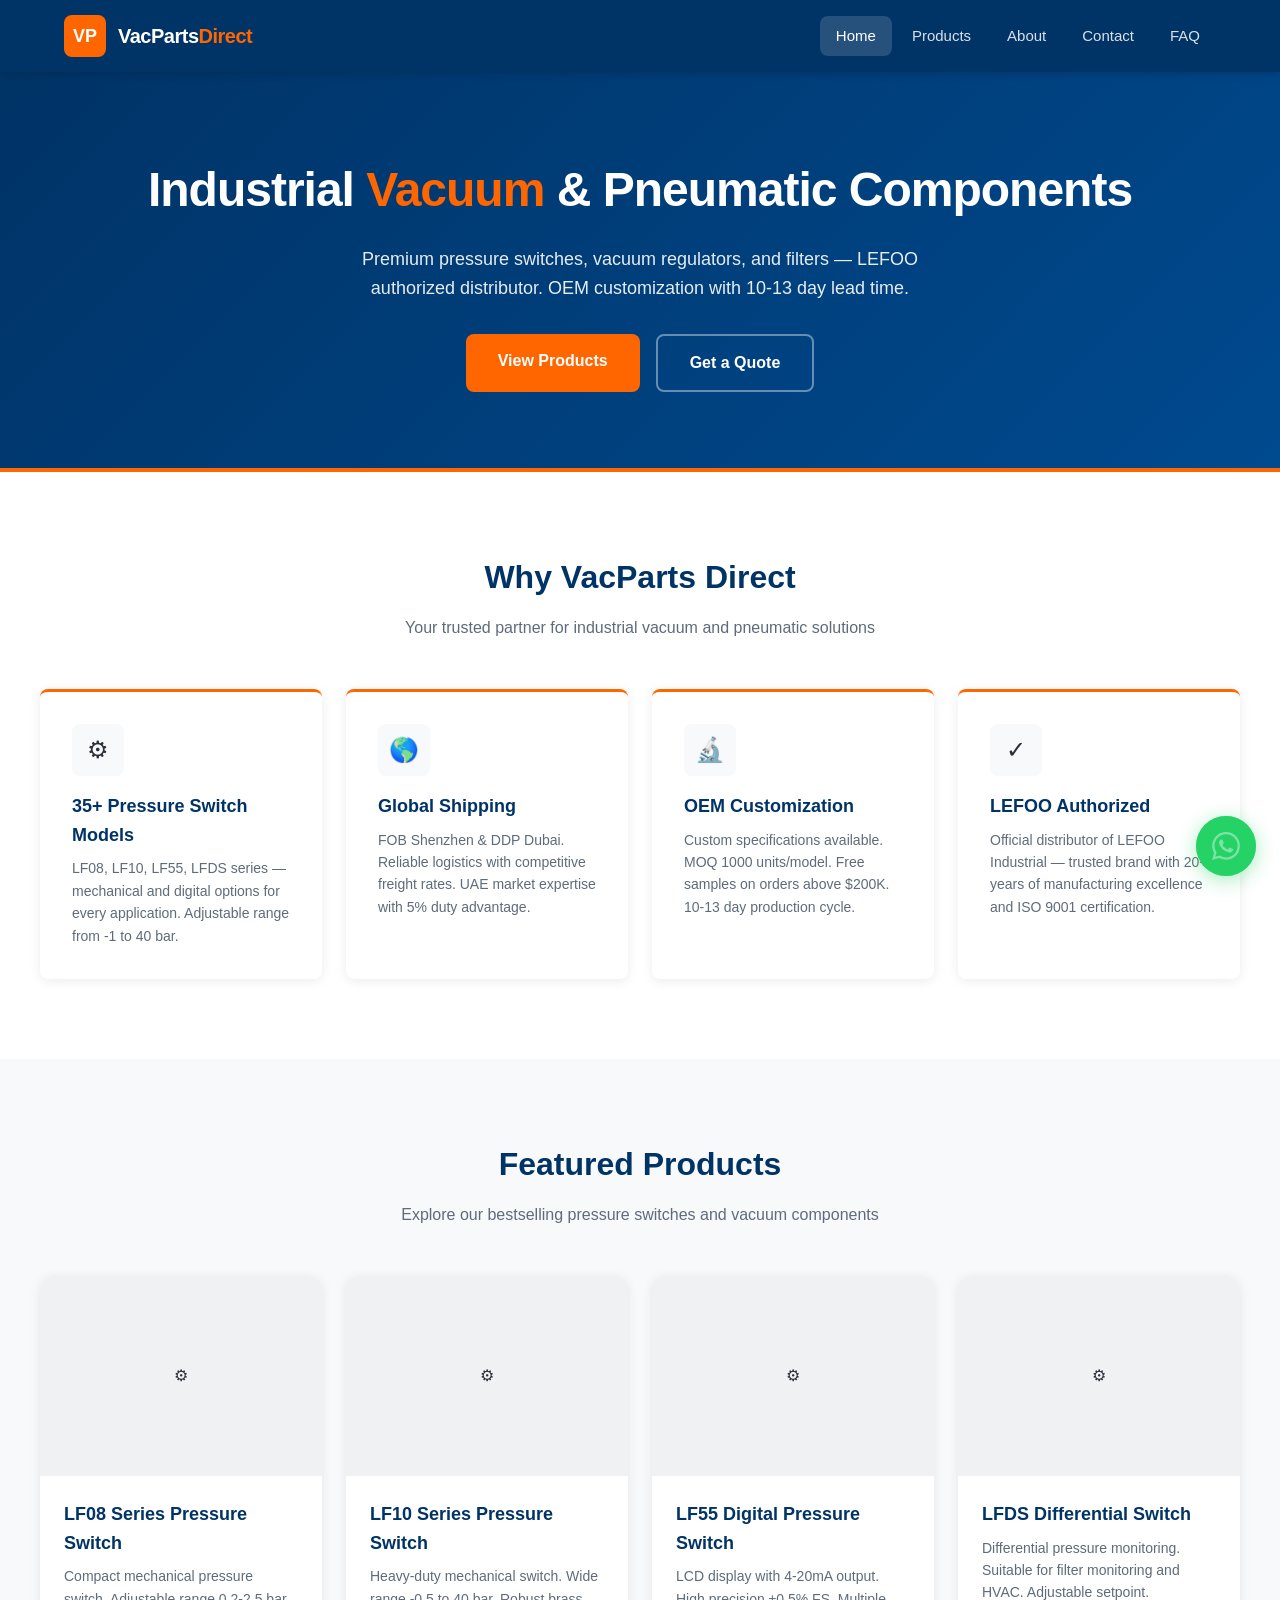
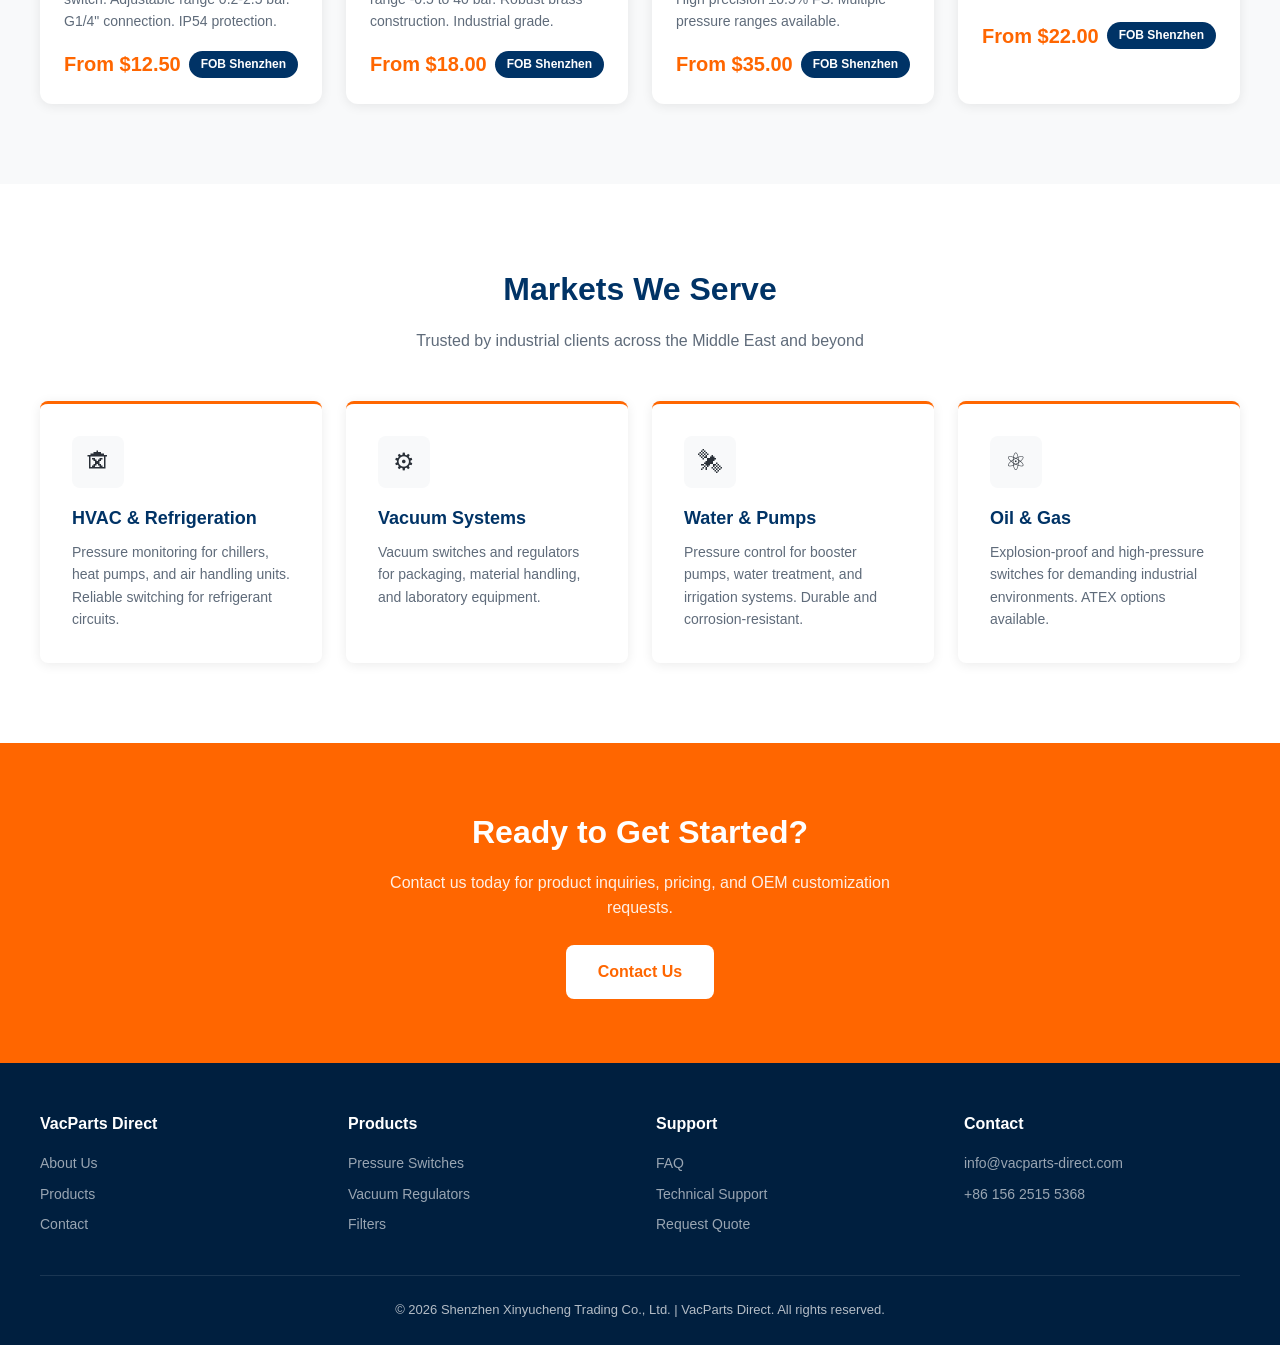
==== index.html @ 84f1a506 "Optimize: responsive design + floating WhatsApp + real phone + product images" ====
<!DOCTYPE html>
<html lang="en">
<head>
  <meta charset="UTF-8">
  <meta name="viewport" content="width=device-width, initial-scale=1.0">
  <meta name="description" content="VacParts Direct - Industrial Vacuum & Pneumatic Components. Premium pressure switches, vacuum regulators, filters. LEFOO authorized distributor. OEM customization available.">
  <title>VacParts Direct | Industrial Vacuum & Pneumatic Components</title>
  <link rel="stylesheet" href="css/style.css">
</head>
<body>

<header class="header">
  <div class="header-inner">
    <a href="index.html" class="logo">
      <div class="logo-icon">VP</div>
      <div class="logo-text">VacParts<span>Direct</span></div>
    </a>
    <button class="menu-toggle" aria-label="Menu">&#9776;</button>
    <nav class="nav">
      <a href="index.html" class="active">Home</a>
      <a href="products.html">Products</a>
      <a href="about.html">About</a>
      <a href="contact.html">Contact</a>
      <a href="faq.html">FAQ</a>
    </nav>
  </div>
</header>

<section class="hero">
  <h1>Industrial <span>Vacuum</span> & Pneumatic Components</h1>
  <p>Premium pressure switches, vacuum regulators, and filters — LEFOO authorized distributor. OEM customization with 10-13 day lead time.</p>
  <div class="hero-buttons">
    <a href="products.html" class="btn btn-primary">View Products</a>
    <a href="contact.html" class="btn btn-outline">Get a Quote</a>
  </div>
</section>

<section class="section">
  <div class="container">
    <h2 class="section-title">Why VacParts Direct</h2>
    <p class="section-subtitle">Your trusted partner for industrial vacuum and pneumatic solutions</p>
    <div class="features">
      <div class="feature-card">
        <div class="feature-icon">&#9881;</div>
        <h3>35+ Pressure Switch Models</h3>
        <p>LF08, LF10, LF55, LFDS series — mechanical and digital options for every application. Adjustable range from -1 to 40 bar.</p>
      </div>
      <div class="feature-card">
        <div class="feature-icon">&#127758;</div>
        <h3>Global Shipping</h3>
        <p>FOB Shenzhen & DDP Dubai. Reliable logistics with competitive freight rates. UAE market expertise with 5% duty advantage.</p>
      </div>
      <div class="feature-card">
        <div class="feature-icon">&#128300;</div>
        <h3>OEM Customization</h3>
        <p>Custom specifications available. MOQ 1000 units/model. Free samples on orders above $200K. 10-13 day production cycle.</p>
      </div>
      <div class="feature-card">
        <div class="feature-icon">&#10003;</div>
        <h3>LEFOO Authorized</h3>
        <p>Official distributor of LEFOO Industrial — trusted brand with 20+ years of manufacturing excellence and ISO 9001 certification.</p>
      </div>
    </div>
  </div>
</section>

<section class="section section-gray">
  <div class="container">
    <h2 class="section-title">Featured Products</h2>
    <p class="section-subtitle">Explore our bestselling pressure switches and vacuum components</p>
    <div class="products">
      <div class="product-card">
        <div class="product-img">&#9881;</div>
        <div class="product-body">
          <h3>LF08 Series Pressure Switch</h3>
          <p>Compact mechanical pressure switch. Adjustable range 0.2-2.5 bar. G1/4" connection. IP54 protection.</p>
          <div class="product-meta">
            <span class="product-price">From $12.50</span>
            <span class="product-badge">FOB Shenzhen</span>
          </div>
        </div>
      </div>
      <div class="product-card">
        <div class="product-img">&#9881;</div>
        <div class="product-body">
          <h3>LF10 Series Pressure Switch</h3>
          <p>Heavy-duty mechanical switch. Wide range -0.5 to 40 bar. Robust brass construction. Industrial grade.</p>
          <div class="product-meta">
            <span class="product-price">From $18.00</span>
            <span class="product-badge">FOB Shenzhen</span>
          </div>
        </div>
      </div>
      <div class="product-card">
        <div class="product-img">&#9881;</div>
        <div class="product-body">
          <h3>LF55 Digital Pressure Switch</h3>
          <p>LCD display with 4-20mA output. High precision ±0.5% FS. Multiple pressure ranges available.</p>
          <div class="product-meta">
            <span class="product-price">From $35.00</span>
            <span class="product-badge">FOB Shenzhen</span>
          </div>
        </div>
      </div>
      <div class="product-card">
        <div class="product-img">&#9881;</div>
        <div class="product-body">
          <h3>LFDS Differential Switch</h3>
          <p>Differential pressure monitoring. Suitable for filter monitoring and HVAC. Adjustable setpoint.</p>
          <div class="product-meta">
            <span class="product-price">From $22.00</span>
            <span class="product-badge">FOB Shenzhen</span>
          </div>
        </div>
      </div>
    </div>
  </div>
</section>

<section class="section">
  <div class="container">
    <h2 class="section-title">Markets We Serve</h2>
    <p class="section-subtitle">Trusted by industrial clients across the Middle East and beyond</p>
    <div class="features">
      <div class="feature-card">
        <div class="feature-icon">&#127962;</div>
        <h3>HVAC & Refrigeration</h3>
        <p>Pressure monitoring for chillers, heat pumps, and air handling units. Reliable switching for refrigerant circuits.</p>
      </div>
      <div class="feature-card">
        <div class="feature-icon">&#9881;</div>
        <h3>Vacuum Systems</h3>
        <p>Vacuum switches and regulators for packaging, material handling, and laboratory equipment.</p>
      </div>
      <div class="feature-card">
        <div class="feature-icon">&#128752;</div>
        <h3>Water & Pumps</h3>
        <p>Pressure control for booster pumps, water treatment, and irrigation systems. Durable and corrosion-resistant.</p>
      </div>
      <div class="feature-card">
        <div class="feature-icon">&#9883;</div>
        <h3>Oil & Gas</h3>
        <p>Explosion-proof and high-pressure switches for demanding industrial environments. ATEX options available.</p>
      </div>
    </div>
  </div>
</section>

<section class="cta">
  <h2>Ready to Get Started?</h2>
  <p>Contact us today for product inquiries, pricing, and OEM customization requests.</p>
  <a href="contact.html" class="btn">Contact Us</a>
</section>

<footer class="footer">
  <div class="footer-grid">
    <div class="footer-col">
      <h4>VacParts Direct</h4>
      <a href="about.html">About Us</a>
      <a href="products.html">Products</a>
      <a href="contact.html">Contact</a>
    </div>
    <div class="footer-col">
      <h4>Products</h4>
      <a href="products.html">Pressure Switches</a>
      <a href="products.html">Vacuum Regulators</a>
      <a href="products.html">Filters</a>
    </div>
    <div class="footer-col">
      <h4>Support</h4>
      <a href="faq.html">FAQ</a>
      <a href="contact.html">Technical Support</a>
      <a href="contact.html">Request Quote</a>
    </div>
    <div class="footer-col">
      <h4>Contact</h4>
      <a href="mailto:info@vacparts-direct.com">info@vacparts-direct.com</a>
      <a href="tel:+8615625155368">+86 156 2515 5368</a>
    </div>
  </div>
  <div class="footer-bottom">
    <p>&copy; 2026 Shenzhen Xinyucheng Trading Co., Ltd. | VacParts Direct. All rights reserved.</p>
  </div>
</footer>

<script src="js/main.js"></script>
</body>
</html>
---- css/style.css ----
/* VacParts Direct - Main Stylesheet */
/* Brand: Industrial Blue #003366 | Accent Orange #FF6600 */

:root {
  --primary: #003366;
  --primary-light: #004a8f;
  --primary-dark: #001f3f;
  --accent: #FF6600;
  --accent-light: #ff8533;
  --accent-dark: #cc5200;
  --whatsapp: #25D366;
  --whatsapp-dark: #128C7E;
  --white: #ffffff;
  --gray-50: #f8f9fa;
  --gray-100: #f0f1f3;
  --gray-200: #e0e2e6;
  --gray-300: #c4c8cf;
  --gray-600: #5f6b7a;
  --gray-800: #2a3038;
  --gray-900: #1a1d23;
  --radius: 8px;
  --radius-lg: 12px;
  --shadow: 0 2px 12px rgba(0,0,0,0.08);
  --shadow-lg: 0 8px 30px rgba(0,0,0,0.12);
  --max-width: 1200px;
}

* { margin: 0; padding: 0; box-sizing: border-box; }
html { scroll-behavior: smooth; }

body {
  font-family: -apple-system, BlinkMacSystemFont, 'Segoe UI', Roboto, 'Helvetica Neue', Arial, sans-serif;
  color: var(--gray-800);
  line-height: 1.6;
  background: var(--white);
  -webkit-font-smoothing: antialiased;
}

/* ===== HEADER ===== */
.header {
  background: var(--primary);
  position: sticky;
  top: 0;
  z-index: 1000;
  box-shadow: 0 2px 8px rgba(0,0,0,0.15);
}
.header-inner {
  max-width: var(--max-width);
  margin: 0 auto;
  padding: 0 24px;
  display: flex;
  align-items: center;
  justify-content: space-between;
  height: 72px;
}
.logo { display: flex; align-items: center; gap: 12px; text-decoration: none; }
.logo-icon {
  width: 42px; height: 42px;
  background: var(--accent);
  border-radius: var(--radius);
  display: flex; align-items: center; justify-content: center;
  font-weight: 800; font-size: 18px; color: var(--white);
  flex-shrink: 0;
}
.logo-text { color: var(--white); font-size: 20px; font-weight: 700; letter-spacing: -0.5px; }
.logo-text span { color: var(--accent); }
.nav { display: flex; gap: 4px; }
.nav a {
  color: rgba(255,255,255,0.85); text-decoration: none;
  padding: 8px 16px; border-radius: var(--radius);
  font-size: 15px; font-weight: 500; transition: all 0.2s;
}
.nav a:hover, .nav a.active { color: var(--white); background: rgba(255,255,255,0.1); }
.nav a.active { background: rgba(255,255,255,0.15); }
.menu-toggle {
  display: none; background: none; border: none;
  color: var(--white); font-size: 28px; cursor: pointer; padding: 4px 8px; line-height: 1;
}

/* ===== HERO ===== */
.hero {
  background: linear-gradient(135deg, var(--primary) 0%, var(--primary-light) 100%);
  color: var(--white); padding: 80px 24px; text-align: center;
  position: relative; overflow: hidden;
}
.hero::after {
  content: ''; position: absolute; bottom: 0; left: 0; right: 0;
  height: 4px; background: var(--accent);
}
.hero h1 { font-size: clamp(28px, 5vw, 48px); font-weight: 800; margin-bottom: 16px; letter-spacing: -1px; }
.hero h1 span { color: var(--accent); }
.hero p { font-size: clamp(15px, 2vw, 18px); opacity: 0.9; max-width: 600px; margin: 0 auto 32px; }
.hero-buttons { display: flex; gap: 16px; justify-content: center; flex-wrap: wrap; }

/* ===== BUTTONS ===== */
.btn {
  display: inline-block; padding: 14px 32px; border-radius: var(--radius);
  font-size: 16px; font-weight: 600; text-decoration: none;
  transition: all 0.2s; cursor: pointer; border: none; text-align: center;
}
.btn-primary { background: var(--accent); color: var(--white); }
.btn-primary:hover { background: var(--accent-dark); transform: translateY(-1px); }
.btn-outline { background: transparent; color: var(--white); border: 2px solid rgba(255,255,255,0.4); }
.btn-outline:hover { border-color: var(--white); background: rgba(255,255,255,0.1); }
.btn-sm { padding: 8px 20px; font-size: 14px; }

/* ===== SECTIONS ===== */
.section { padding: clamp(40px, 8vw, 80px) 24px; }
.section-gray { background: var(--gray-50); }
.container { max-width: var(--max-width); margin: 0 auto; }
.section-title { font-size: clamp(22px, 4vw, 32px); font-weight: 700; color: var(--primary); margin-bottom: 12px; text-align: center; }
.section-subtitle { font-size: clamp(14px, 1.8vw, 16px); color: var(--gray-600); text-align: center; margin-bottom: 48px; }

/* ===== FEATURES ===== */
.features { display: grid; grid-template-columns: repeat(auto-fit, minmax(min(250px, 100%), 1fr)); gap: 24px; }
.feature-card {
  background: var(--white); border-radius: var(--radius); padding: clamp(20px, 4vw, 32px);
  box-shadow: var(--shadow); border-top: 3px solid var(--accent);
  transition: transform 0.2s, box-shadow 0.2s;
}
.feature-card:hover { transform: translateY(-4px); box-shadow: var(--shadow-lg); }
.feature-icon {
  width: 52px; height: 52px; background: var(--gray-50); border-radius: var(--radius);
  display: flex; align-items: center; justify-content: center;
  font-size: 24px; margin-bottom: 16px;
}
.feature-card h3 { font-size: clamp(16px, 2vw, 18px); color: var(--primary); margin-bottom: 8px; }
.feature-card p { color: var(--gray-600); font-size: clamp(13px, 1.5vw, 14px); }

/* ===== PRODUCT CARDS ===== */
.products { display: grid; grid-template-columns: repeat(auto-fit, minmax(min(280px, 100%), 1fr)); gap: 24px; }
.product-card {
  background: var(--white); border-radius: var(--radius-lg); overflow: hidden;
  box-shadow: var(--shadow); transition: all 0.2s;
}
.product-card:hover { transform: translateY(-4px); box-shadow: var(--shadow-lg); }
.product-img { height: 200px; background: var(--gray-100); display: flex; align-items: center; justify-content: center; overflow: hidden; }
.product-img img { width: 100%; height: 100%; object-fit: contain; padding: 12px; }
.product-body { padding: 24px; }
.product-body h3 { font-size: 18px; color: var(--primary); margin-bottom: 8px; }
.product-body p { color: var(--gray-600); font-size: 14px; margin-bottom: 16px; }
.product-meta { display: flex; justify-content: space-between; align-items: center; }
.product-price { font-size: 20px; font-weight: 700; color: var(--accent); }
.product-badge { background: var(--primary); color: var(--white); padding: 4px 12px; border-radius: 20px; font-size: 12px; font-weight: 600; }

/* ===== ABOUT ===== */
.about-grid { display: grid; grid-template-columns: 1fr 1fr; gap: 48px; align-items: center; }
.about-image {
  background: linear-gradient(135deg, var(--primary-light), var(--primary-dark));
  border-radius: var(--radius-lg); height: 400px;
  display: flex; align-items: center; justify-content: center;
  color: var(--white); font-size: 72px; overflow: hidden;
}
.about-image img { width: 100%; height: 100%; object-fit: cover; }
.about-text h3 { font-size: clamp(20px, 3vw, 24px); color: var(--primary); margin-bottom: 16px; }
.about-text p { color: var(--gray-600); margin-bottom: 12px; }
.stats { display: grid; grid-template-columns: repeat(3, 1fr); gap: 16px; margin-top: 24px; }
.stat-item { text-align: center; padding: 16px; background: var(--gray-50); border-radius: var(--radius); }
.stat-num { font-size: clamp(22px, 3vw, 28px); font-weight: 800; color: var(--accent); }
.stat-label { font-size: clamp(11px, 1.5vw, 13px); color: var(--gray-600); }

/* ===== CONTACT ===== */
.contact-grid { display: grid; grid-template-columns: 1fr 1fr; gap: 48px; }
.contact-info h3 { font-size: clamp(20px, 3vw, 24px); color: var(--primary); margin-bottom: 16px; }
.contact-item { display: flex; gap: 12px; margin-bottom: 20px; }
.contact-icon {
  width: 44px; height: 44px; background: var(--gray-50); border-radius: var(--radius);
  display: flex; align-items: center; justify-content: center;
  font-size: 20px; flex-shrink: 0;
}
.contact-item strong { display: block; color: var(--gray-800); margin-bottom: 2px; }
.contact-item span { color: var(--gray-600); font-size: 14px; }
.contact-form { background: var(--white); padding: clamp(20px, 4vw, 32px); border-radius: var(--radius-lg); box-shadow: var(--shadow); }
.form-group { margin-bottom: 20px; }
.form-group label { display: block; font-size: 14px; font-weight: 600; color: var(--gray-800); margin-bottom: 6px; }
.form-group input, .form-group textarea, .form-group select {
  width: 100%; padding: 12px 16px; border: 1px solid var(--gray-200);
  border-radius: var(--radius); font-size: 15px; font-family: inherit;
  transition: border-color 0.2s; -webkit-appearance: none;
}
.form-group input:focus, .form-group textarea:focus, .form-group select:focus {
  outline: none; border-color: var(--accent); box-shadow: 0 0 0 3px rgba(255,102,0,0.1);
}
.form-group textarea { min-height: 120px; resize: vertical; }

/* ===== FAQ ===== */
.faq-list { max-width: 800px; margin: 0 auto; }
.faq-item { background: var(--white); border-radius: var(--radius); margin-bottom: 12px; box-shadow: var(--shadow); overflow: hidden; }
.faq-question {
  width: 100%; padding: 20px 24px; background: none; border: none;
  font-size: clamp(15px, 2vw, 16px); font-weight: 600; color: var(--primary);
  text-align: left; cursor: pointer; display: flex;
  justify-content: space-between; align-items: center; gap: 12px;
}
.faq-question::after {
  content: '+'; font-size: 22px; color: var(--accent);
  font-weight: 400; transition: transform 0.2s; flex-shrink: 0;
}
.faq-item.open .faq-question::after { content: '\2212'; }
.faq-answer { padding: 0 24px 20px; color: var(--gray-600); font-size: 15px; display: none; }
.faq-item.open .faq-answer { display: block; }

/* ===== CTA ===== */
.cta {
  background: var(--accent); color: var(--white); text-align: center;
  padding: clamp(40px, 8vw, 64px) 24px;
}
.cta h2 { font-size: clamp(22px, 4vw, 32px); font-weight: 700; margin-bottom: 12px; }
.cta p { font-size: clamp(14px, 1.8vw, 16px); opacity: 0.9; margin-bottom: 24px; max-width: 500px; margin-left: auto; margin-right: auto; }
.cta .btn { background: var(--white); color: var(--accent); }
.cta .btn:hover { background: var(--gray-50); }

/* ===== FLOATING WHATSAPP ===== */
.floating-contact {
  position: fixed; bottom: 24px; right: 24px; z-index: 9999;
  display: flex; flex-direction: column; align-items: flex-end; gap: 12px;
}
.floating-contact-btn {
  width: 60px; height: 60px; border-radius: 50%; background: var(--whatsapp);
  color: var(--white); display: flex; align-items: center; justify-content: center;
  text-decoration: none; box-shadow: 0 4px 20px rgba(37,211,102,0.4);
  transition: all 0.3s; position: relative; cursor: pointer; border: none;
}
.floating-contact-btn:hover { transform: scale(1.1); box-shadow: 0 6px 28px rgba(37,211,102,0.5); }
.floating-contact-btn svg { width: 28px; height: 28px; fill: currentColor; }
.floating-contact-btn .pulse {
  position: absolute; width: 100%; height: 100%; border-radius: 50%;
  background: var(--whatsapp); opacity: 0.6;
  animation: pulse-ring 2s ease-out infinite;
}
@keyframes pulse-ring {
  0% { transform: scale(1); opacity: 0.6; }
  100% { transform: scale(1.8); opacity: 0; }
}
.floating-contact-label {
  background: var(--gray-800); color: var(--white); padding: 10px 18px;
  border-radius: 20px; font-size: 14px; font-weight: 600; white-space: nowrap;
  box-shadow: var(--shadow-lg); opacity: 0; transform: translateY(10px);
  transition: all 0.3s; pointer-events: none;
}
.floating-contact:hover .floating-contact-label { opacity: 1; transform: translateY(0); }

/* ===== FOOTER ===== */
.footer {
  background: var(--primary-dark); color: rgba(255,255,255,0.7);
  padding: 48px 24px 24px;
}
.footer-grid {
  max-width: var(--max-width); margin: 0 auto;
  display: grid; grid-template-columns: repeat(auto-fit, minmax(160px, 1fr));
  gap: 32px; margin-bottom: 32px;
}
.footer-col h4 { color: var(--white); font-size: 16px; margin-bottom: 16px; }
.footer-col a {
  display: block; color: rgba(255,255,255,0.6); text-decoration: none;
  font-size: 14px; margin-bottom: 8px; transition: color 0.2s;
}
.footer-col a:hover { color: var(--accent); }
.footer-bottom {
  max-width: var(--max-width); margin: 0 auto; padding-top: 24px;
  border-top: 1px solid rgba(255,255,255,0.1); text-align: center; font-size: 13px;
}

/* ============================================= */
/* === RESPONSIVE: TABLET (769px - 1024px) ====== */
/* ============================================= */
@media (max-width: 1024px) {
  .header-inner { padding: 0 20px; }
  .nav a { padding: 8px 12px; font-size: 14px; }
  .about-grid, .contact-grid { gap: 32px; }
  .about-image { height: 320px; font-size: 56px; }
  .product-img { height: 180px; }
  .features { grid-template-columns: repeat(2, 1fr); }
  .products { grid-template-columns: repeat(2, 1fr); }
}

/* ============================================= */
/* === RESPONSIVE: MOBILE (< 768px) ============ */
/* ============================================= */
@media (max-width: 768px) {
  .header-inner { height: 60px; padding: 0 16px; }
  .logo-text { font-size: 17px; }
  .logo-icon { width: 36px; height: 36px; font-size: 16px; }
  .menu-toggle { display: block; }

  .nav {
    display: none; position: fixed; top: 60px; left: 0; right: 0; bottom: 0;
    background: var(--primary); flex-direction: column; padding: 16px; z-index: 999;
  }
  .nav.open { display: flex; }
  .nav a { padding: 14px 16px; font-size: 17px; border-radius: var(--radius); }

  .hero { padding: 48px 16px; }
  .hero h1 { font-size: 26px; }
  .hero p { font-size: 15px; }
  .hero-buttons { flex-direction: column; align-items: center; }
  .hero-buttons .btn { width: 100%; max-width: 280px; }

  .section { padding: 40px 16px; }
  .section-title { font-size: 22px; }
  .section-subtitle { margin-bottom: 32px; }

  .features { grid-template-columns: 1fr; }
  .products { grid-template-columns: 1fr; }
  .product-img { height: 220px; }
  .product-body { padding: 16px; }
  .product-body h3 { font-size: 16px; }
  .product-price { font-size: 18px; }

  .about-grid { grid-template-columns: 1fr; gap: 24px; }
  .about-image { height: 220px; font-size: 48px; }
  .stats { grid-template-columns: repeat(3, 1fr); gap: 8px; }
  .stat-item { padding: 12px 8px; }

  .contact-grid { grid-template-columns: 1fr; gap: 32px; }
  .contact-form { padding: 20px; }

  .faq-question { padding: 16px 20px; }
  .faq-answer { padding: 0 20px 16px; }

  .cta { padding: 40px 16px; }
  .footer { padding: 32px 16px 20px; }
  .footer-grid { grid-template-columns: repeat(2, 1fr); gap: 24px; }

  .floating-contact { bottom: 16px; right: 16px; }
  .floating-contact-btn { width: 52px; height: 52px; }
  .floating-contact-btn svg { width: 24px; height: 24px; }
}

/* ============================================= */
/* === RESPONSIVE: SMALL PHONE (< 480px) ======== */
/* ============================================= */
@media (max-width: 480px) {
  .hero h1 { font-size: 24px; }
  .hero p { font-size: 14px; }
  .hero { padding: 40px 14px; }
  .section { padding: 32px 14px; }
  .section-title { font-size: 20px; }
  .features { grid-template-columns: 1fr; }
  .products { grid-template-columns: 1fr; }
  .product-img { height: 200px; }
  .footer-grid { grid-template-columns: 1fr 1fr; gap: 20px; }
  .floating-contact { bottom: 12px; right: 12px; }
  .floating-contact-btn { width: 48px; height: 48px; }
  .floating-contact-btn svg { width: 22px; height: 22px; }
  .floating-contact-label { font-size: 12px; padding: 8px 14px; }
}
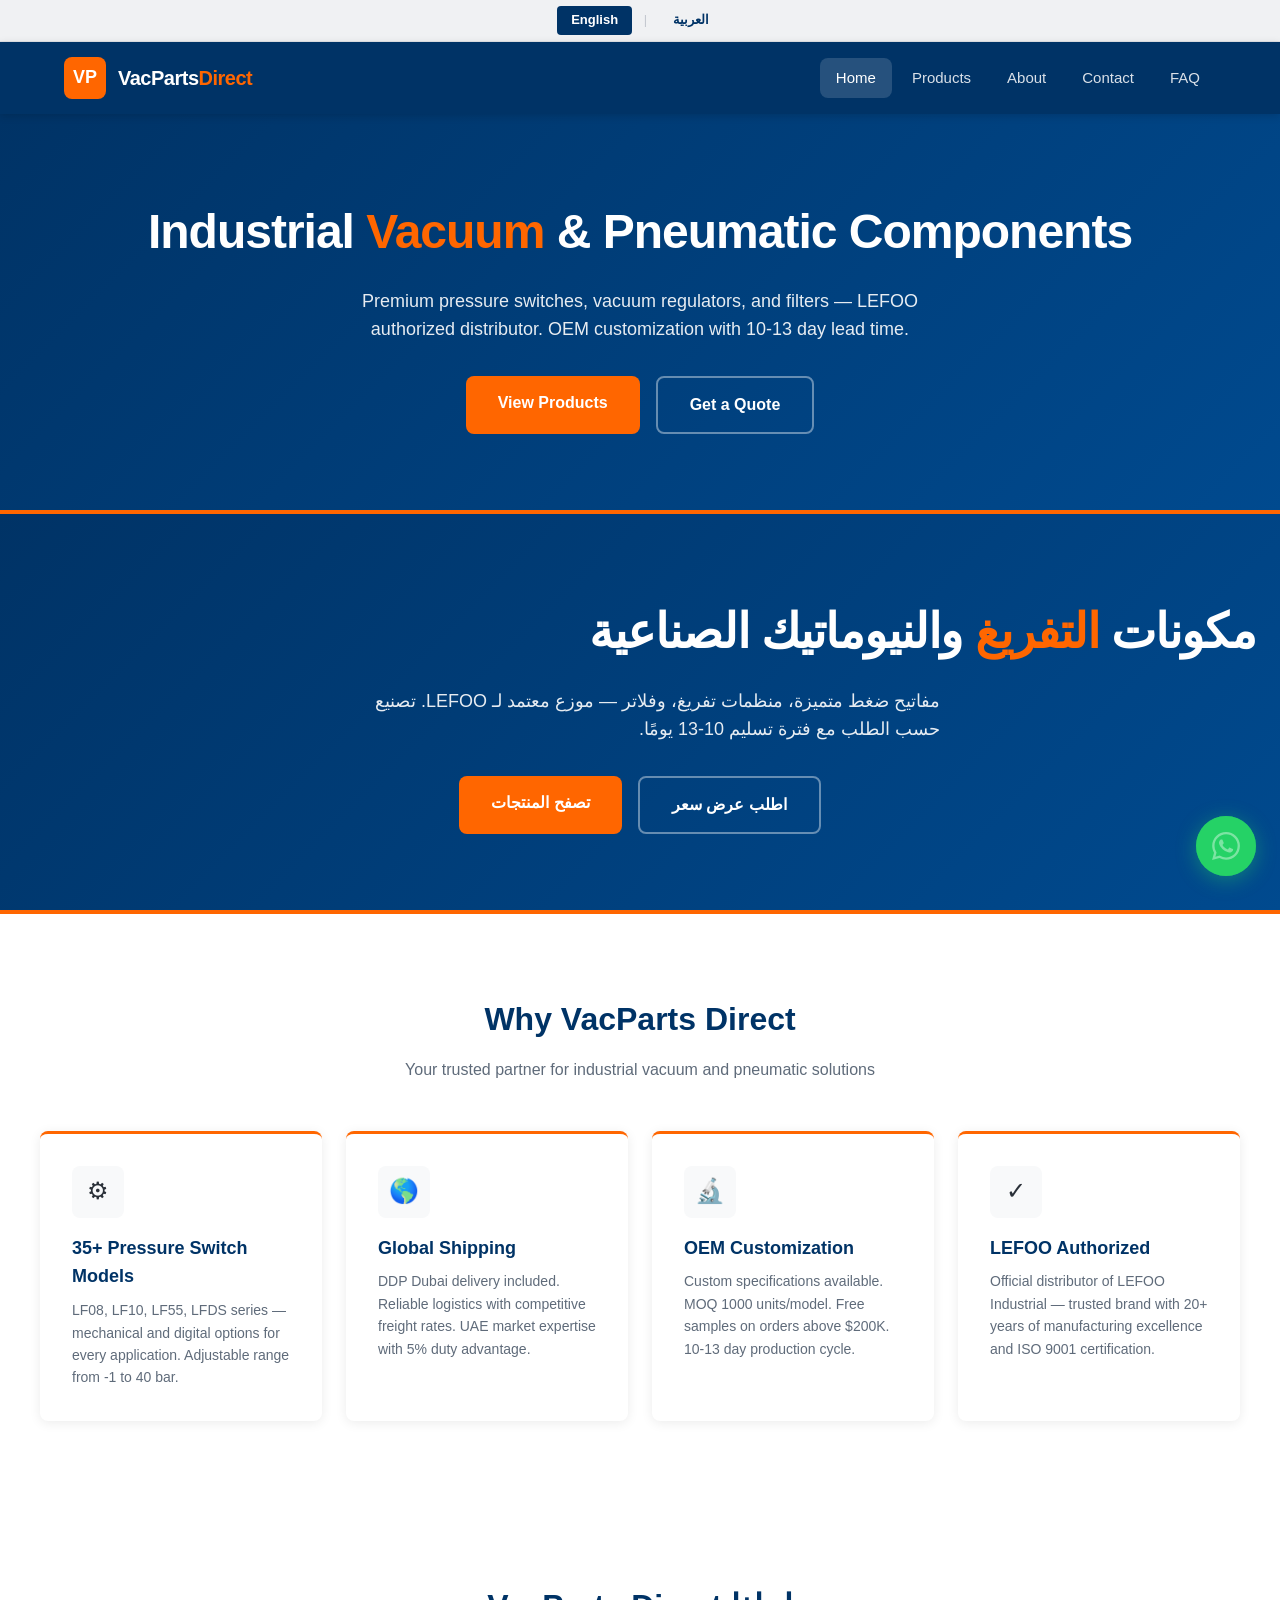
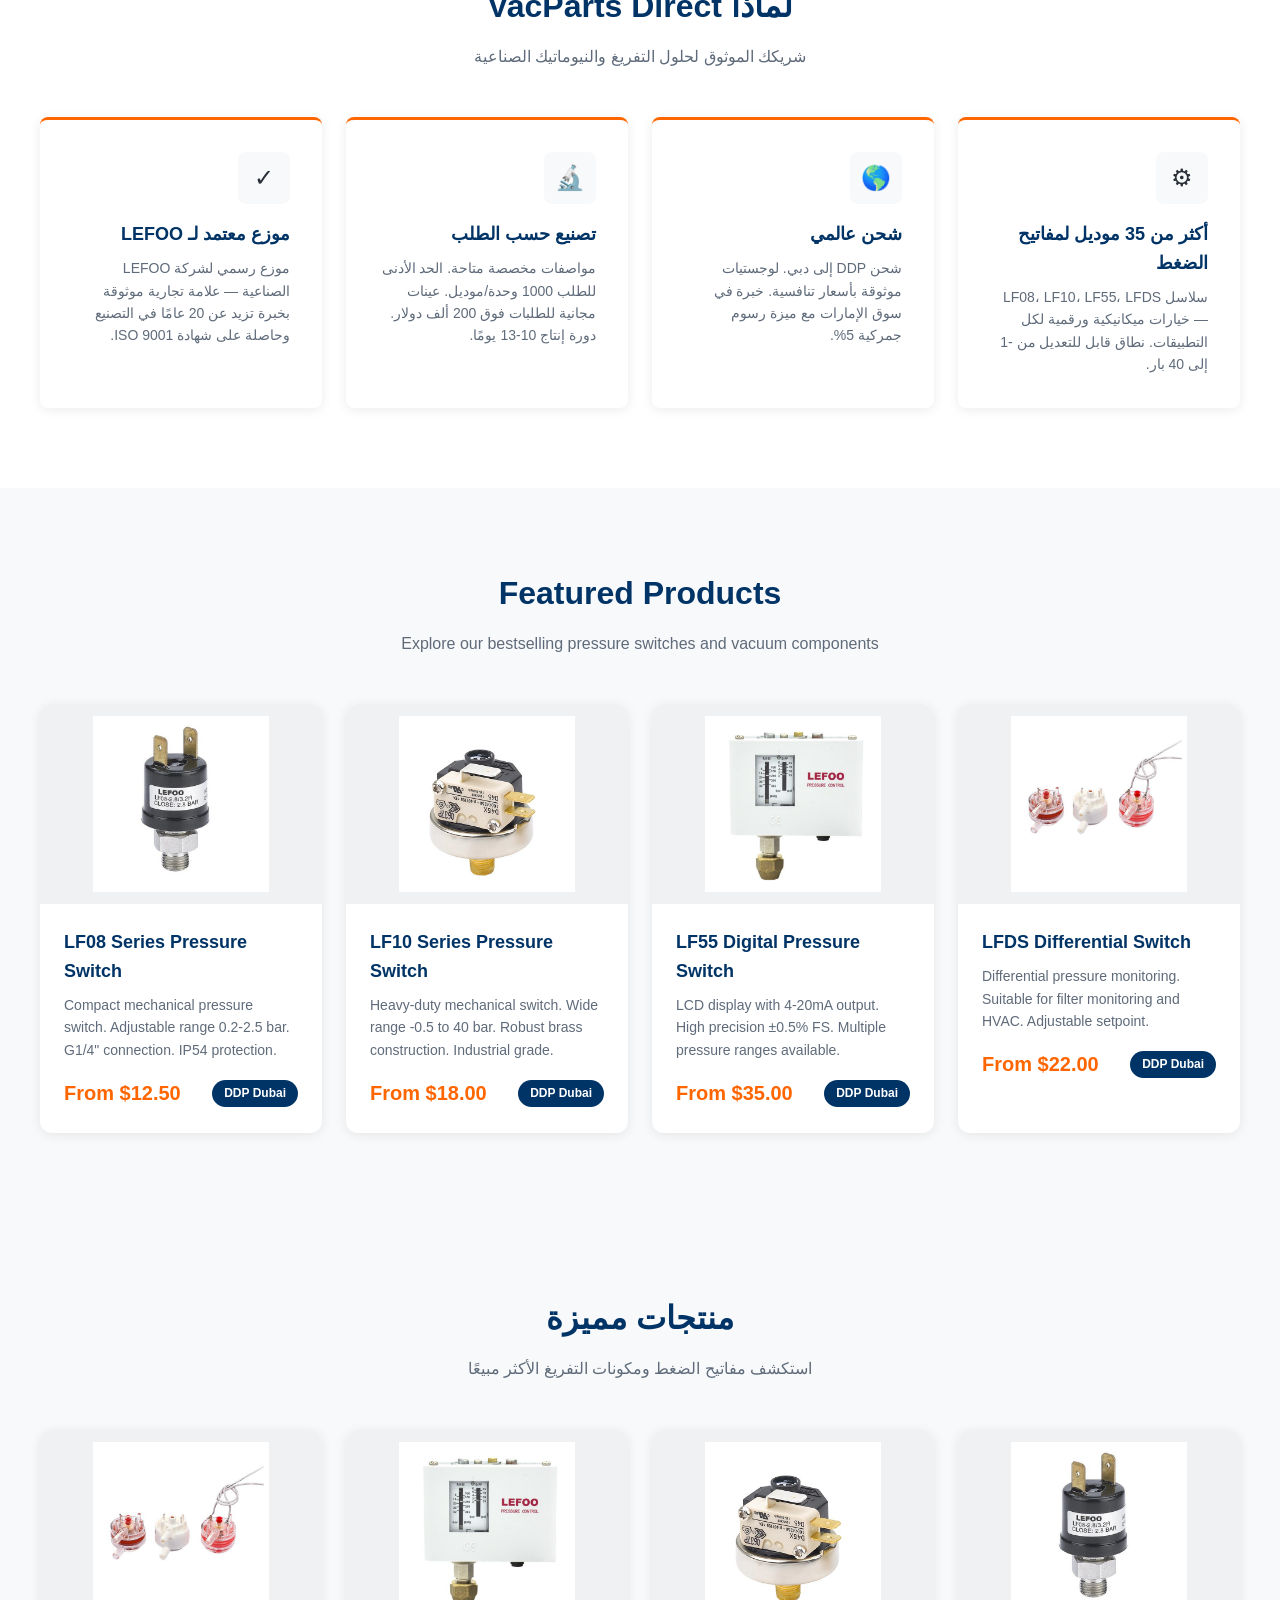
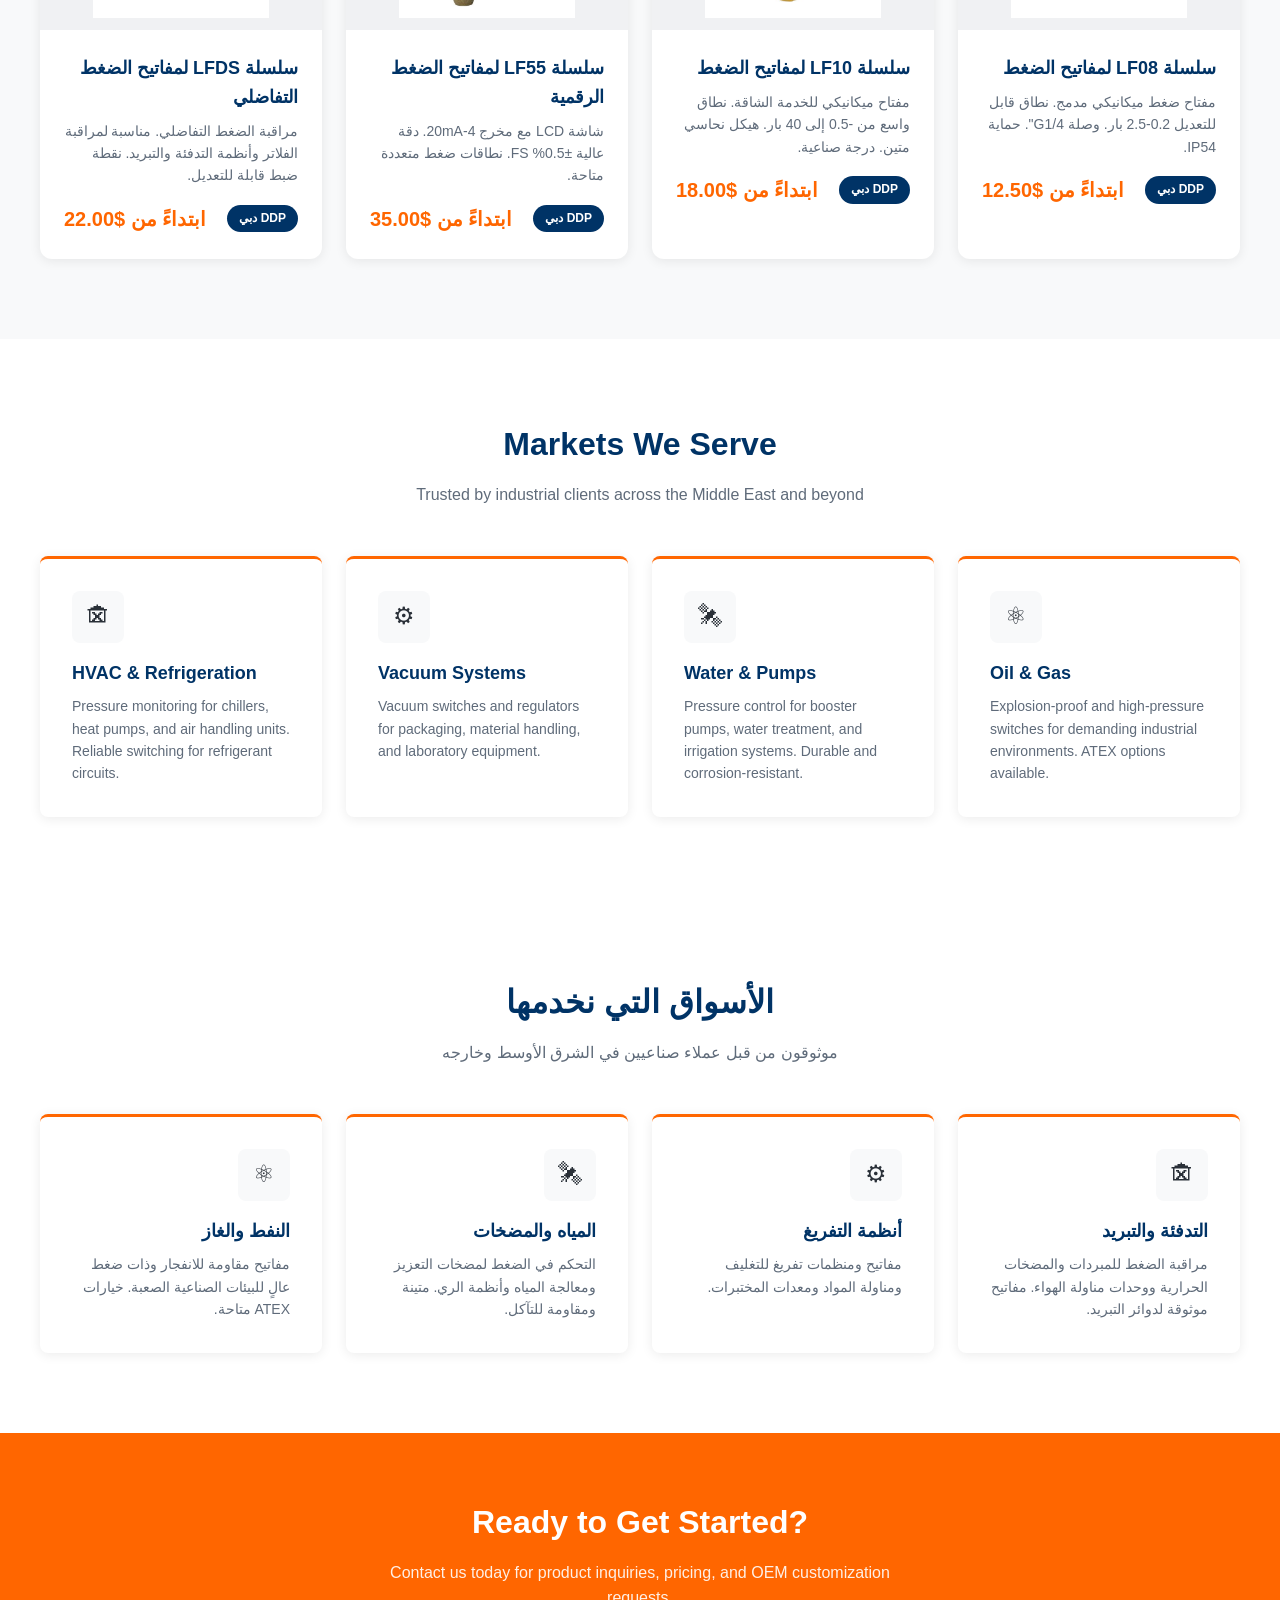
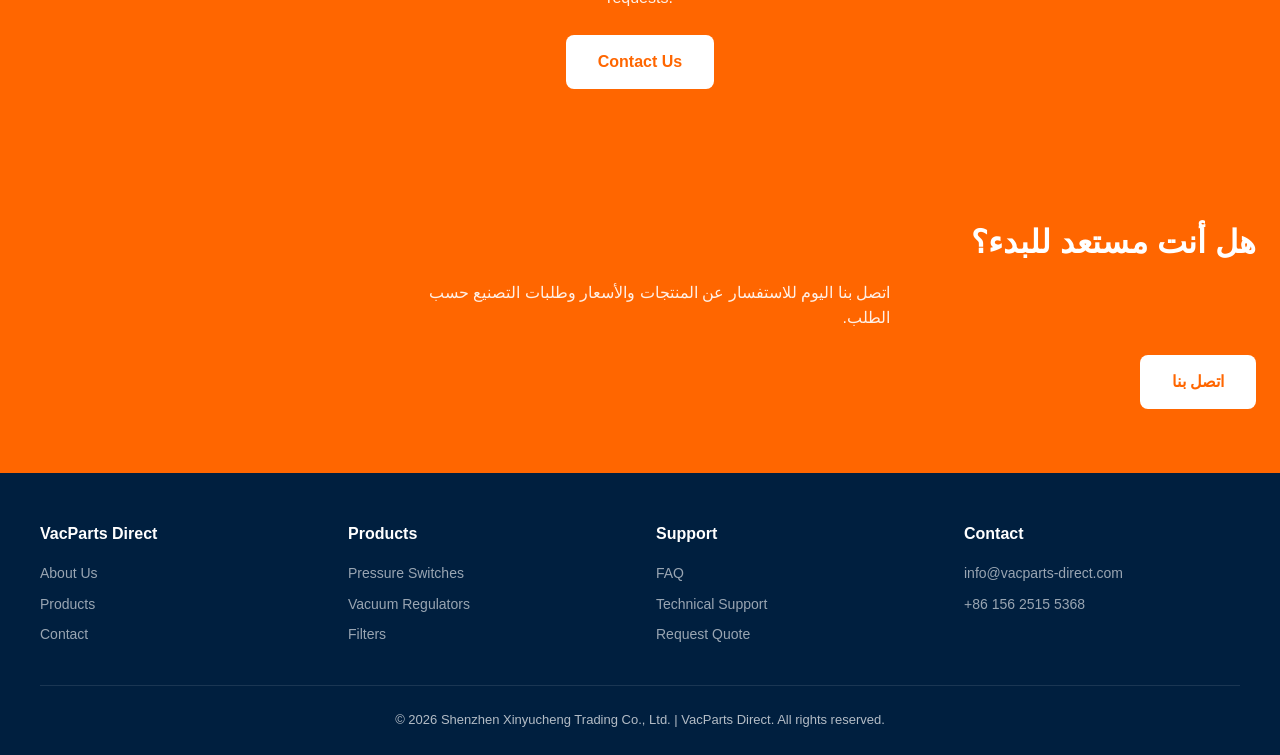
==== commit 3ce8eb04: "Add bilingual English-Arabic homepage with language switcher" ====
--- a/index.html
+++ b/index.html
@@ -6,8 +6,16 @@
   <meta name="description" content="VacParts Direct - Industrial Vacuum & Pneumatic Components. Premium pressure switches, vacuum regulators, filters. LEFOO authorized distributor. OEM customization available.">
   <title>VacParts Direct | Industrial Vacuum & Pneumatic Components</title>
   <link rel="stylesheet" href="css/style.css">
+  <link rel="stylesheet" href="css/bilingual.css">
 </head>
 <body>
+
+<!-- Language Bar -->
+<div class="lang-bar">
+  <a href="#" class="active" data-lang="en">English</a>
+  <span>|</span>
+  <a href="#" data-lang="ar">العربية</a>
+</div>
 
 <header class="header">
   <div class="header-inner">
@@ -26,7 +34,8 @@
   </div>
 </header>
 
-<section class="hero">
+<!-- ENGLISH HERO -->
+<section class="hero lang-en">
   <h1>Industrial <span>Vacuum</span> & Pneumatic Components</h1>
   <p>Premium pressure switches, vacuum regulators, and filters — LEFOO authorized distributor. OEM customization with 10-13 day lead time.</p>
   <div class="hero-buttons">
@@ -35,7 +44,18 @@
   </div>
 </section>
 
-<section class="section">
+<!-- ARABIC HERO -->
+<section class="hero lang-ar" dir="rtl" lang="ar">
+  <h1>مكونات <span>التفريغ</span> والنيوماتيك الصناعية</h1>
+  <p>مفاتيح ضغط متميزة، منظمات تفريغ، وفلاتر — موزع معتمد لـ LEFOO. تصنيع حسب الطلب مع فترة تسليم 10-13 يومًا.</p>
+  <div class="hero-buttons">
+    <a href="products.html" class="btn btn-primary">تصفح المنتجات</a>
+    <a href="contact.html" class="btn btn-outline">اطلب عرض سعر</a>
+  </div>
+</section>
+
+<!-- ENGLISH: WHY US -->
+<section class="section lang-en">
   <div class="container">
     <h2 class="section-title">Why VacParts Direct</h2>
     <p class="section-subtitle">Your trusted partner for industrial vacuum and pneumatic solutions</p>
@@ -48,7 +68,7 @@
       <div class="feature-card">
         <div class="feature-icon">&#127758;</div>
         <h3>Global Shipping</h3>
-        <p>FOB Shenzhen & DDP Dubai. Reliable logistics with competitive freight rates. UAE market expertise with 5% duty advantage.</p>
+        <p>DDP Dubai delivery included. Reliable logistics with competitive freight rates. UAE market expertise with 5% duty advantage.</p>
       </div>
       <div class="feature-card">
         <div class="feature-icon">&#128300;</div>
@@ -64,60 +84,146 @@
   </div>
 </section>
 
-<section class="section section-gray">
+<!-- ARABIC: WHY US -->
+<section class="section lang-ar" dir="rtl" lang="ar">
+  <div class="container">
+    <h2 class="section-title">لماذا VacParts Direct</h2>
+    <p class="section-subtitle">شريكك الموثوق لحلول التفريغ والنيوماتيك الصناعية</p>
+    <div class="features">
+      <div class="feature-card">
+        <div class="feature-icon">&#9881;</div>
+        <h3>أكثر من 35 موديل لمفاتيح الضغط</h3>
+        <p>سلاسل LF08، LF10، LF55، LFDS — خيارات ميكانيكية ورقمية لكل التطبيقات. نطاق قابل للتعديل من -1 إلى 40 بار.</p>
+      </div>
+      <div class="feature-card">
+        <div class="feature-icon">&#127758;</div>
+        <h3>شحن عالمي</h3>
+        <p>شحن DDP إلى دبي. لوجستيات موثوقة بأسعار تنافسية. خبرة في سوق الإمارات مع ميزة رسوم جمركية 5%.</p>
+      </div>
+      <div class="feature-card">
+        <div class="feature-icon">&#128300;</div>
+        <h3>تصنيع حسب الطلب</h3>
+        <p>مواصفات مخصصة متاحة. الحد الأدنى للطلب 1000 وحدة/موديل. عينات مجانية للطلبات فوق 200 ألف دولار. دورة إنتاج 10-13 يومًا.</p>
+      </div>
+      <div class="feature-card">
+        <div class="feature-icon">&#10003;</div>
+        <h3>موزع معتمد لـ LEFOO</h3>
+        <p>موزع رسمي لشركة LEFOO الصناعية — علامة تجارية موثوقة بخبرة تزيد عن 20 عامًا في التصنيع وحاصلة على شهادة ISO 9001.</p>
+      </div>
+    </div>
+  </div>
+</section>
+
+<!-- ENGLISH: FEATURED PRODUCTS -->
+<section class="section section-gray lang-en">
   <div class="container">
     <h2 class="section-title">Featured Products</h2>
     <p class="section-subtitle">Explore our bestselling pressure switches and vacuum components</p>
     <div class="products">
       <div class="product-card">
-        <div class="product-img">&#9881;</div>
+        <div class="product-img"><img src="images/LF08.jpg" alt="LF08 Pressure Switch" style="width:100%;height:100%;object-fit:contain;"></div>
         <div class="product-body">
           <h3>LF08 Series Pressure Switch</h3>
           <p>Compact mechanical pressure switch. Adjustable range 0.2-2.5 bar. G1/4" connection. IP54 protection.</p>
           <div class="product-meta">
             <span class="product-price">From $12.50</span>
-            <span class="product-badge">FOB Shenzhen</span>
-          </div>
-        </div>
-      </div>
-      <div class="product-card">
-        <div class="product-img">&#9881;</div>
+            <span class="product-badge">DDP Dubai</span>
+          </div>
+        </div>
+      </div>
+      <div class="product-card">
+        <div class="product-img"><img src="images/LF25.jpg" alt="LF10 Pressure Switch" style="width:100%;height:100%;object-fit:contain;"></div>
         <div class="product-body">
           <h3>LF10 Series Pressure Switch</h3>
           <p>Heavy-duty mechanical switch. Wide range -0.5 to 40 bar. Robust brass construction. Industrial grade.</p>
           <div class="product-meta">
             <span class="product-price">From $18.00</span>
-            <span class="product-badge">FOB Shenzhen</span>
-          </div>
-        </div>
-      </div>
-      <div class="product-card">
-        <div class="product-img">&#9881;</div>
+            <span class="product-badge">DDP Dubai</span>
+          </div>
+        </div>
+      </div>
+      <div class="product-card">
+        <div class="product-img"><img src="images/LF55.jpg" alt="LF55 Digital Pressure Switch" style="width:100%;height:100%;object-fit:contain;"></div>
         <div class="product-body">
           <h3>LF55 Digital Pressure Switch</h3>
           <p>LCD display with 4-20mA output. High precision ±0.5% FS. Multiple pressure ranges available.</p>
           <div class="product-meta">
             <span class="product-price">From $35.00</span>
-            <span class="product-badge">FOB Shenzhen</span>
-          </div>
-        </div>
-      </div>
-      <div class="product-card">
-        <div class="product-img">&#9881;</div>
+            <span class="product-badge">DDP Dubai</span>
+          </div>
+        </div>
+      </div>
+      <div class="product-card">
+        <div class="product-img"><img src="images/LFS01.jpg" alt="LFDS Differential Switch" style="width:100%;height:100%;object-fit:contain;"></div>
         <div class="product-body">
           <h3>LFDS Differential Switch</h3>
           <p>Differential pressure monitoring. Suitable for filter monitoring and HVAC. Adjustable setpoint.</p>
           <div class="product-meta">
             <span class="product-price">From $22.00</span>
-            <span class="product-badge">FOB Shenzhen</span>
-          </div>
-        </div>
-      </div>
-    </div>
-  </div>
-</section>
-
-<section class="section">
+            <span class="product-badge">DDP Dubai</span>
+          </div>
+        </div>
+      </div>
+    </div>
+  </div>
+</section>
+
+<!-- ARABIC: FEATURED PRODUCTS -->
+<section class="section section-gray lang-ar" dir="rtl" lang="ar">
+  <div class="container">
+    <h2 class="section-title">منتجات مميزة</h2>
+    <p class="section-subtitle">استكشف مفاتيح الضغط ومكونات التفريغ الأكثر مبيعًا</p>
+    <div class="products">
+      <div class="product-card">
+        <div class="product-img"><img src="images/LF08.jpg" alt="LF08 مفتاح ضغط" style="width:100%;height:100%;object-fit:contain;"></div>
+        <div class="product-body">
+          <h3>سلسلة LF08 لمفاتيح الضغط</h3>
+          <p>مفتاح ضغط ميكانيكي مدمج. نطاق قابل للتعديل 0.2-2.5 بار. وصلة G1/4". حماية IP54.</p>
+          <div class="product-meta">
+            <span class="product-price">ابتداءً من $12.50</span>
+            <span class="product-badge">DDP دبي</span>
+          </div>
+        </div>
+      </div>
+      <div class="product-card">
+        <div class="product-img"><img src="images/LF25.jpg" alt="LF10 مفتاح ضغط" style="width:100%;height:100%;object-fit:contain;"></div>
+        <div class="product-body">
+          <h3>سلسلة LF10 لمفاتيح الضغط</h3>
+          <p>مفتاح ميكانيكي للخدمة الشاقة. نطاق واسع من -0.5 إلى 40 بار. هيكل نحاسي متين. درجة صناعية.</p>
+          <div class="product-meta">
+            <span class="product-price">ابتداءً من $18.00</span>
+            <span class="product-badge">DDP دبي</span>
+          </div>
+        </div>
+      </div>
+      <div class="product-card">
+        <div class="product-img"><img src="images/LF55.jpg" alt="LF55 مفتاح ضغط رقمي" style="width:100%;height:100%;object-fit:contain;"></div>
+        <div class="product-body">
+          <h3>سلسلة LF55 لمفاتيح الضغط الرقمية</h3>
+          <p>شاشة LCD مع مخرج 4-20mA. دقة عالية ±0.5% FS. نطاقات ضغط متعددة متاحة.</p>
+          <div class="product-meta">
+            <span class="product-price">ابتداءً من $35.00</span>
+            <span class="product-badge">DDP دبي</span>
+          </div>
+        </div>
+      </div>
+      <div class="product-card">
+        <div class="product-img"><img src="images/LFS01.jpg" alt="LFDS مفتاح ضغط تفاضلي" style="width:100%;height:100%;object-fit:contain;"></div>
+        <div class="product-body">
+          <h3>سلسلة LFDS لمفاتيح الضغط التفاضلي</h3>
+          <p>مراقبة الضغط التفاضلي. مناسبة لمراقبة الفلاتر وأنظمة التدفئة والتبريد. نقطة ضبط قابلة للتعديل.</p>
+          <div class="product-meta">
+            <span class="product-price">ابتداءً من $22.00</span>
+            <span class="product-badge">DDP دبي</span>
+          </div>
+        </div>
+      </div>
+    </div>
+  </div>
+</section>
+
+<!-- ENGLISH: MARKETS -->
+<section class="section lang-en">
   <div class="container">
     <h2 class="section-title">Markets We Serve</h2>
     <p class="section-subtitle">Trusted by industrial clients across the Middle East and beyond</p>
@@ -146,10 +252,48 @@
   </div>
 </section>
 
-<section class="cta">
+<!-- ARABIC: MARKETS -->
+<section class="section lang-ar" dir="rtl" lang="ar">
+  <div class="container">
+    <h2 class="section-title">الأسواق التي نخدمها</h2>
+    <p class="section-subtitle">موثوقون من قبل عملاء صناعيين في الشرق الأوسط وخارجه</p>
+    <div class="features">
+      <div class="feature-card">
+        <div class="feature-icon">&#127962;</div>
+        <h3>التدفئة والتبريد</h3>
+        <p>مراقبة الضغط للمبردات والمضخات الحرارية ووحدات مناولة الهواء. مفاتيح موثوقة لدوائر التبريد.</p>
+      </div>
+      <div class="feature-card">
+        <div class="feature-icon">&#9881;</div>
+        <h3>أنظمة التفريغ</h3>
+        <p>مفاتيح ومنظمات تفريغ للتغليف ومناولة المواد ومعدات المختبرات.</p>
+      </div>
+      <div class="feature-card">
+        <div class="feature-icon">&#128752;</div>
+        <h3>المياه والمضخات</h3>
+        <p>التحكم في الضغط لمضخات التعزيز ومعالجة المياه وأنظمة الري. متينة ومقاومة للتآكل.</p>
+      </div>
+      <div class="feature-card">
+        <div class="feature-icon">&#9883;</div>
+        <h3>النفط والغاز</h3>
+        <p>مفاتيح مقاومة للانفجار وذات ضغط عالٍ للبيئات الصناعية الصعبة. خيارات ATEX متاحة.</p>
+      </div>
+    </div>
+  </div>
+</section>
+
+<!-- ENGLISH CTA -->
+<section class="cta lang-en">
   <h2>Ready to Get Started?</h2>
   <p>Contact us today for product inquiries, pricing, and OEM customization requests.</p>
   <a href="contact.html" class="btn">Contact Us</a>
+</section>
+
+<!-- ARABIC CTA -->
+<section class="cta lang-ar" dir="rtl" lang="ar">
+  <h2>هل أنت مستعد للبدء؟</h2>
+  <p>اتصل بنا اليوم للاستفسار عن المنتجات والأسعار وطلبات التصنيع حسب الطلب.</p>
+  <a href="contact.html" class="btn">اتصل بنا</a>
 </section>
 
 <footer class="footer">
@@ -184,5 +328,33 @@
 </footer>
 
 <script src="js/main.js"></script>
+<script>
+// Language switcher
+document.addEventListener('DOMContentLoaded', function() {
+  var langBar = document.querySelector('.lang-bar');
+  if (!langBar) return;
+  
+  langBar.addEventListener('click', function(e) {
+    var link = e.target.closest('a[data-lang]');
+    if (!link) return;
+    e.preventDefault();
+    
+    var lang = link.getAttribute('data-lang');
+    
+    // Toggle active state
+    langBar.querySelectorAll('a').forEach(function(a) { a.classList.remove('active'); });
+    link.classList.add('active');
+    
+    // Show/hide sections
+    if (lang === 'en') {
+      document.querySelectorAll('.lang-en').forEach(function(el) { el.classList.remove('hidden'); });
+      document.querySelectorAll('.lang-ar').forEach(function(el) { el.classList.add('hidden'); });
+    } else if (lang === 'ar') {
+      document.querySelectorAll('.lang-ar').forEach(function(el) { el.classList.remove('hidden'); });
+      document.querySelectorAll('.lang-en').forEach(function(el) { el.classList.add('hidden'); });
+    }
+  });
+});
+</script>
 </body>
 </html>
--- a/css/bilingual.css
+++ b/css/bilingual.css
@@ -0,0 +1,66 @@
+/* Bilingual Language Switcher Styles */
+.lang-bar {
+  background: var(--gray-100);
+  text-align: center;
+  padding: 6px 12px;
+  font-size: 13px;
+  border-bottom: 1px solid var(--gray-200);
+}
+.lang-bar a {
+  color: var(--primary);
+  text-decoration: none;
+  margin: 0 6px;
+  font-weight: 600;
+  padding: 4px 14px;
+  border-radius: 4px;
+  display: inline-block;
+  transition: all 0.2s;
+}
+.lang-bar a:hover {
+  background: var(--primary);
+  color: var(--white);
+}
+.lang-bar a.active {
+  background: var(--primary);
+  color: var(--white);
+}
+.lang-bar span {
+  color: var(--gray-300);
+  margin: 0 2px;
+}
+
+/* Arabic section display */
+.lang-ar {
+  display: block;
+}
+.lang-ar.hidden {
+  display: none;
+}
+.lang-en.hidden {
+  display: none;
+}
+
+/* RTL overrides for Arabic content */
+[dir="rtl"] {
+  text-align: right;
+  direction: rtl;
+}
+[dir="rtl"] .faq-question {
+  text-align: right;
+}
+[dir="rtl"] .faq-question::after {
+  margin-left: 0;
+  margin-right: auto;
+}
+[dir="rtl"] .feature-card {
+  text-align: right;
+}
+[dir="rtl"] .contact-item {
+  flex-direction: row-reverse;
+}
+[dir="rtl"] .product-meta {
+  flex-direction: row-reverse;
+}
+[dir="rtl"] .hero-buttons {
+  flex-direction: row-reverse;
+}
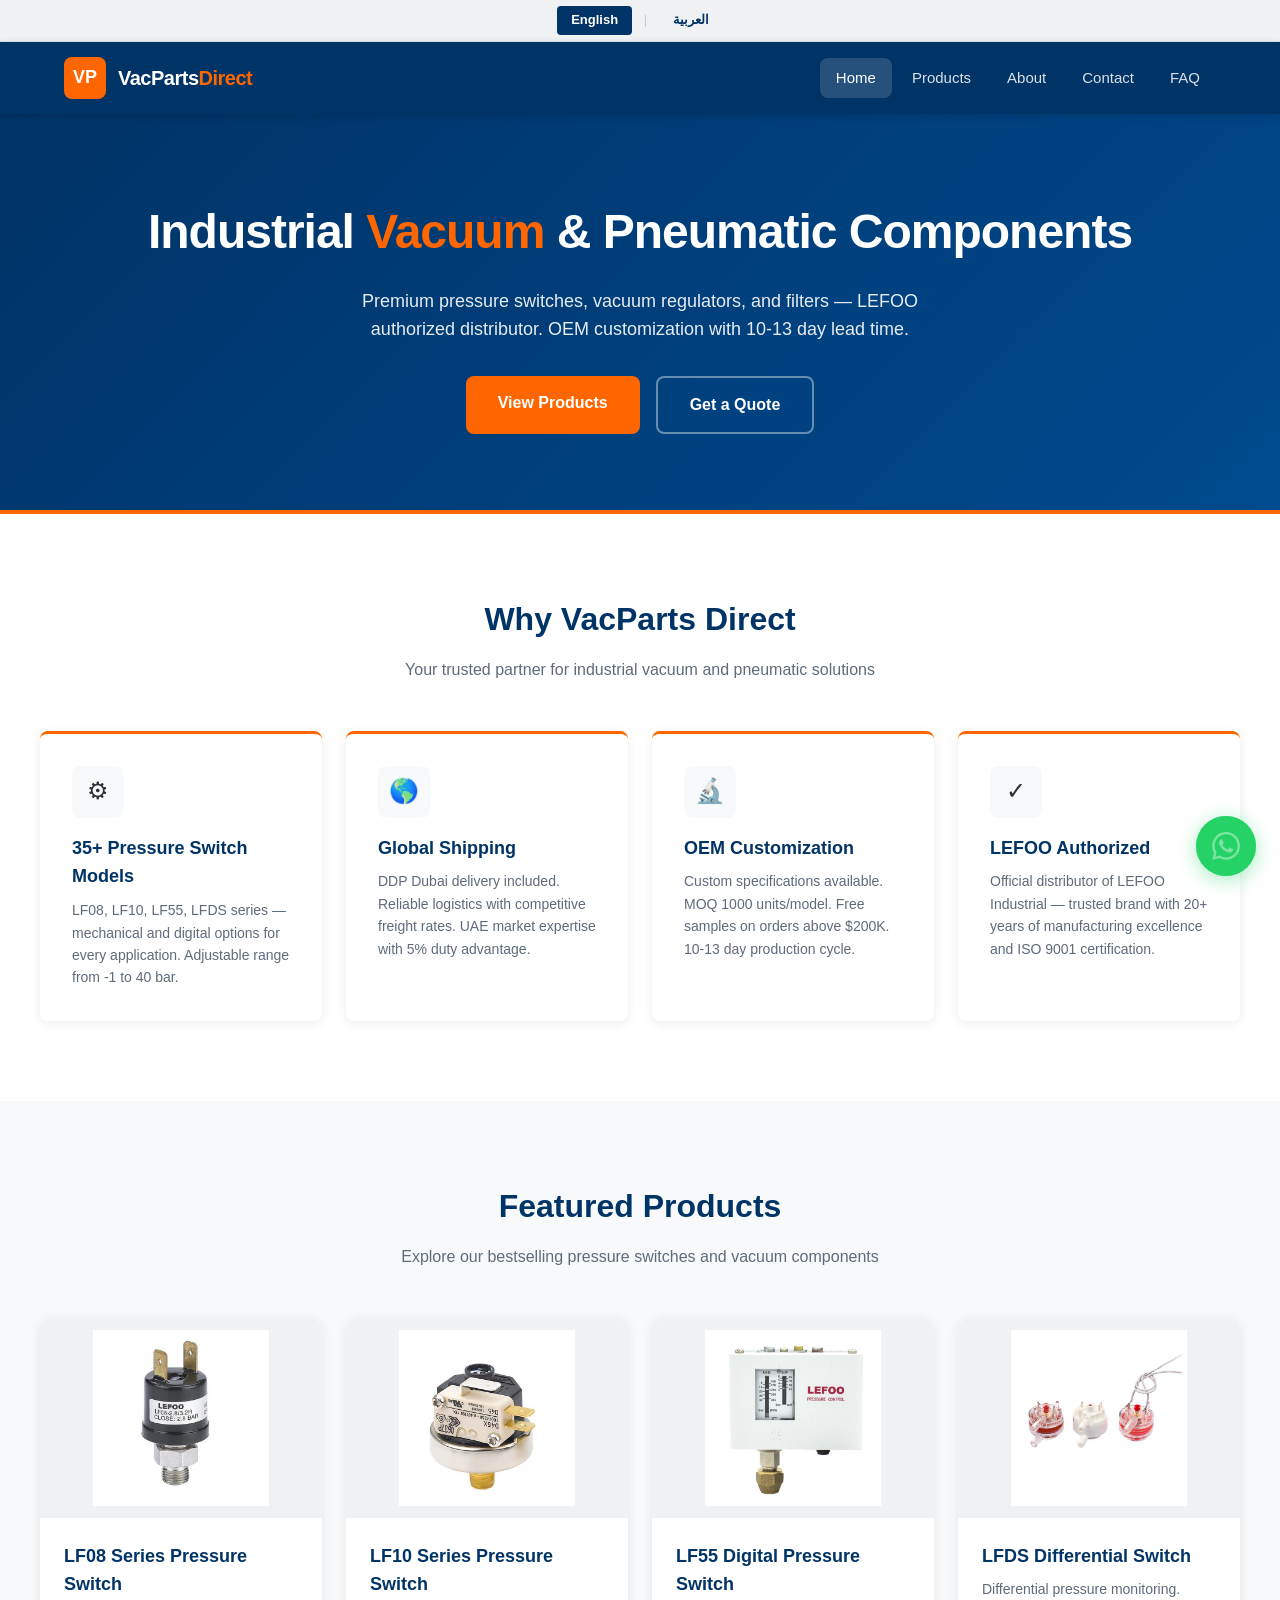
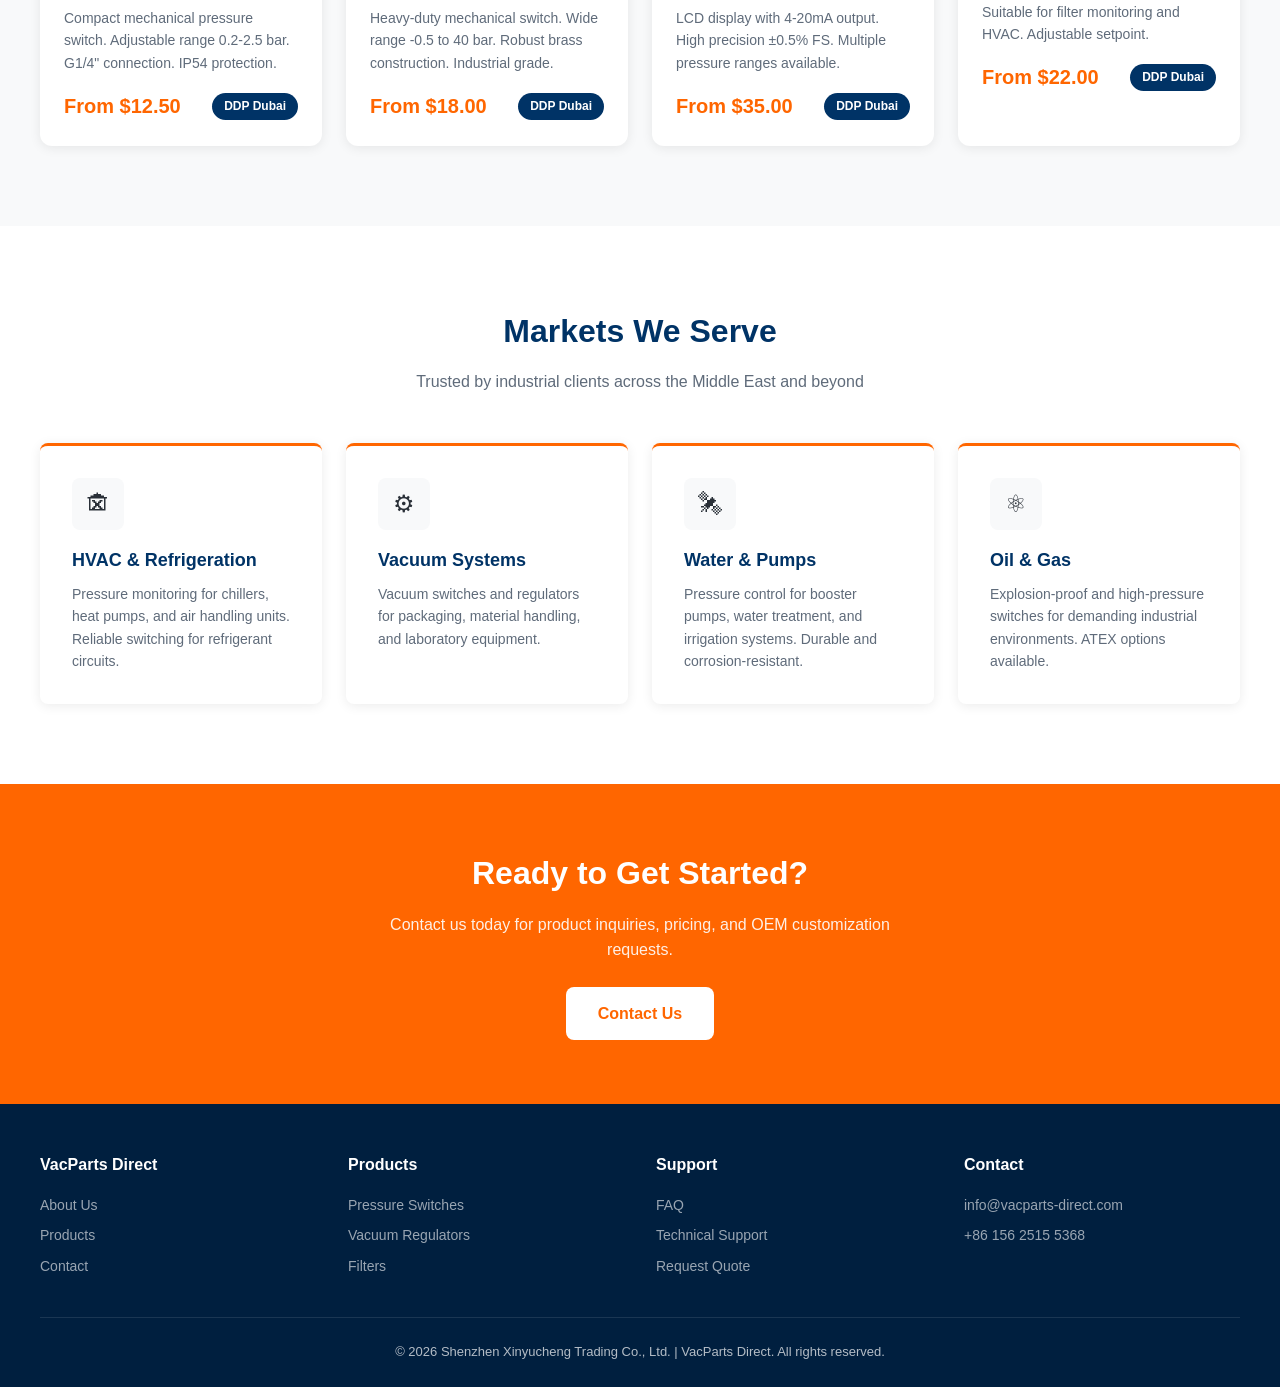
==== commit c4a7b6be: "Fix: default English only, Arabic hidden until selected. Unified lang switcher in main.js" ====
--- a/index.html
+++ b/index.html
@@ -126,7 +126,7 @@
           <h3>LF08 Series Pressure Switch</h3>
           <p>Compact mechanical pressure switch. Adjustable range 0.2-2.5 bar. G1/4" connection. IP54 protection.</p>
           <div class="product-meta">
-            <span class="product-price">From $12.50</span>
+            <span class="product-price">From $12.50 </span>
             <span class="product-badge">DDP Dubai</span>
           </div>
         </div>
@@ -137,7 +137,7 @@
           <h3>LF10 Series Pressure Switch</h3>
           <p>Heavy-duty mechanical switch. Wide range -0.5 to 40 bar. Robust brass construction. Industrial grade.</p>
           <div class="product-meta">
-            <span class="product-price">From $18.00</span>
+            <span class="product-price">From $18.00 </span>
             <span class="product-badge">DDP Dubai</span>
           </div>
         </div>
@@ -148,7 +148,7 @@
           <h3>LF55 Digital Pressure Switch</h3>
           <p>LCD display with 4-20mA output. High precision ±0.5% FS. Multiple pressure ranges available.</p>
           <div class="product-meta">
-            <span class="product-price">From $35.00</span>
+            <span class="product-price">From $35.00 </span>
             <span class="product-badge">DDP Dubai</span>
           </div>
         </div>
@@ -159,7 +159,7 @@
           <h3>LFDS Differential Switch</h3>
           <p>Differential pressure monitoring. Suitable for filter monitoring and HVAC. Adjustable setpoint.</p>
           <div class="product-meta">
-            <span class="product-price">From $22.00</span>
+            <span class="product-price">From $22.00 </span>
             <span class="product-badge">DDP Dubai</span>
           </div>
         </div>
@@ -180,7 +180,7 @@
           <h3>سلسلة LF08 لمفاتيح الضغط</h3>
           <p>مفتاح ضغط ميكانيكي مدمج. نطاق قابل للتعديل 0.2-2.5 بار. وصلة G1/4". حماية IP54.</p>
           <div class="product-meta">
-            <span class="product-price">ابتداءً من $12.50</span>
+            <span class="product-price">ابتداءً من $12.50 </span>
             <span class="product-badge">DDP دبي</span>
           </div>
         </div>
@@ -191,7 +191,7 @@
           <h3>سلسلة LF10 لمفاتيح الضغط</h3>
           <p>مفتاح ميكانيكي للخدمة الشاقة. نطاق واسع من -0.5 إلى 40 بار. هيكل نحاسي متين. درجة صناعية.</p>
           <div class="product-meta">
-            <span class="product-price">ابتداءً من $18.00</span>
+            <span class="product-price">ابتداءً من $18.00 </span>
             <span class="product-badge">DDP دبي</span>
           </div>
         </div>
@@ -202,7 +202,7 @@
           <h3>سلسلة LF55 لمفاتيح الضغط الرقمية</h3>
           <p>شاشة LCD مع مخرج 4-20mA. دقة عالية ±0.5% FS. نطاقات ضغط متعددة متاحة.</p>
           <div class="product-meta">
-            <span class="product-price">ابتداءً من $35.00</span>
+            <span class="product-price">ابتداءً من $35.00 </span>
             <span class="product-badge">DDP دبي</span>
           </div>
         </div>
@@ -213,7 +213,7 @@
           <h3>سلسلة LFDS لمفاتيح الضغط التفاضلي</h3>
           <p>مراقبة الضغط التفاضلي. مناسبة لمراقبة الفلاتر وأنظمة التدفئة والتبريد. نقطة ضبط قابلة للتعديل.</p>
           <div class="product-meta">
-            <span class="product-price">ابتداءً من $22.00</span>
+            <span class="product-price">ابتداءً من $22.00 </span>
             <span class="product-badge">DDP دبي</span>
           </div>
         </div>
@@ -328,33 +328,6 @@
 </footer>
 
 <script src="js/main.js"></script>
-<script>
-// Language switcher
-document.addEventListener('DOMContentLoaded', function() {
-  var langBar = document.querySelector('.lang-bar');
-  if (!langBar) return;
-  
-  langBar.addEventListener('click', function(e) {
-    var link = e.target.closest('a[data-lang]');
-    if (!link) return;
-    e.preventDefault();
-    
-    var lang = link.getAttribute('data-lang');
-    
-    // Toggle active state
-    langBar.querySelectorAll('a').forEach(function(a) { a.classList.remove('active'); });
-    link.classList.add('active');
-    
-    // Show/hide sections
-    if (lang === 'en') {
-      document.querySelectorAll('.lang-en').forEach(function(el) { el.classList.remove('hidden'); });
-      document.querySelectorAll('.lang-ar').forEach(function(el) { el.classList.add('hidden'); });
-    } else if (lang === 'ar') {
-      document.querySelectorAll('.lang-ar').forEach(function(el) { el.classList.remove('hidden'); });
-      document.querySelectorAll('.lang-en').forEach(function(el) { el.classList.add('hidden'); });
-    }
-  });
-});
-</script>
+
 </body>
 </html>
--- a/css/style.css
+++ b/css/style.css
@@ -139,7 +139,7 @@
 .product-body { padding: 24px; }
 .product-body h3 { font-size: 18px; color: var(--primary); margin-bottom: 8px; }
 .product-body p { color: var(--gray-600); font-size: 14px; margin-bottom: 16px; }
-.product-meta { display: flex; justify-content: space-between; align-items: center; }
+.product-meta { display: flex; justify-content: space-between; align-items: center; gap: 10px; }
 .product-price { font-size: 20px; font-weight: 700; color: var(--accent); }
 .product-badge { background: var(--primary); color: var(--white); padding: 4px 12px; border-radius: 20px; font-size: 12px; font-weight: 600; }
 
--- a/css/bilingual.css
+++ b/css/bilingual.css
@@ -29,12 +29,17 @@
   margin: 0 2px;
 }
 
-/* Arabic section display */
+/* Language section display */
+/* Default: English visible, Arabic hidden */
 .lang-ar {
+  display: none;
+}
+.lang-en {
   display: block;
 }
-.lang-ar.hidden {
-  display: none;
+/* When toggled via JS */
+.lang-ar.visible {
+  display: block;
 }
 .lang-en.hidden {
   display: none;
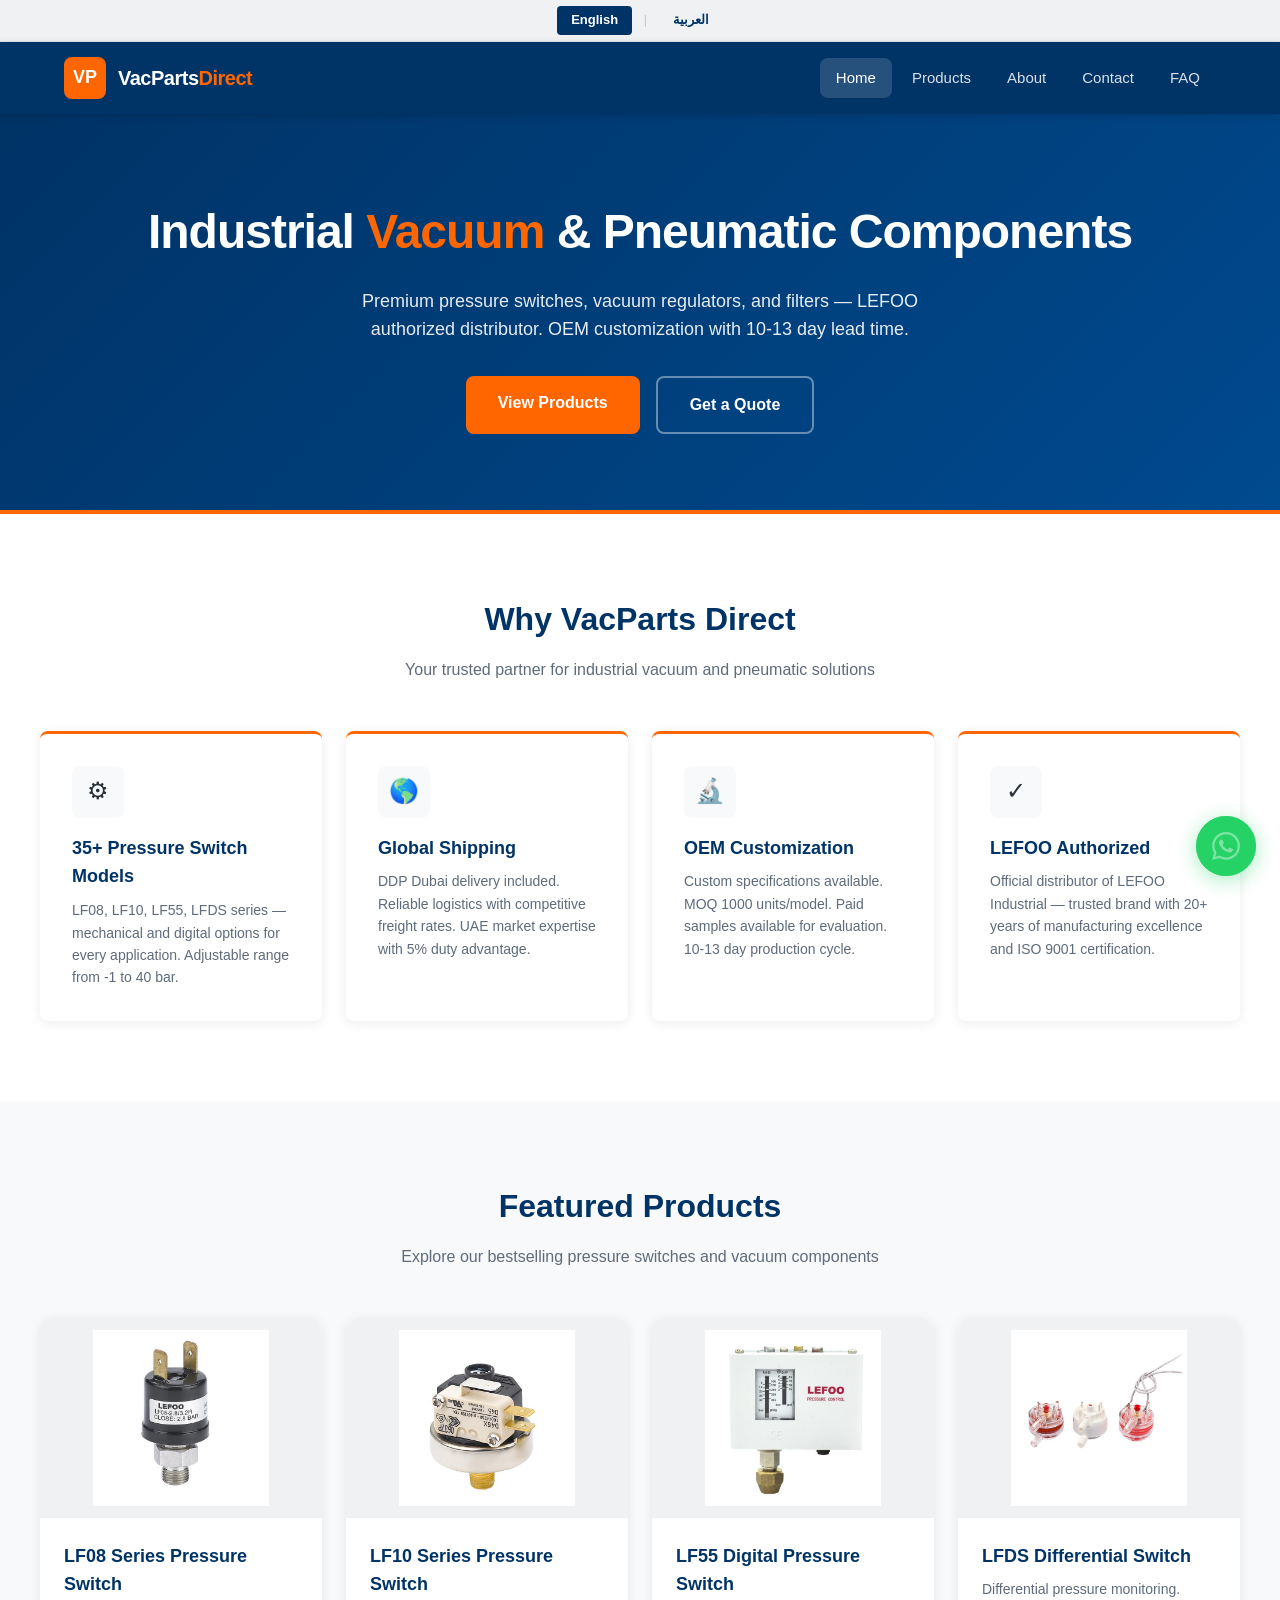
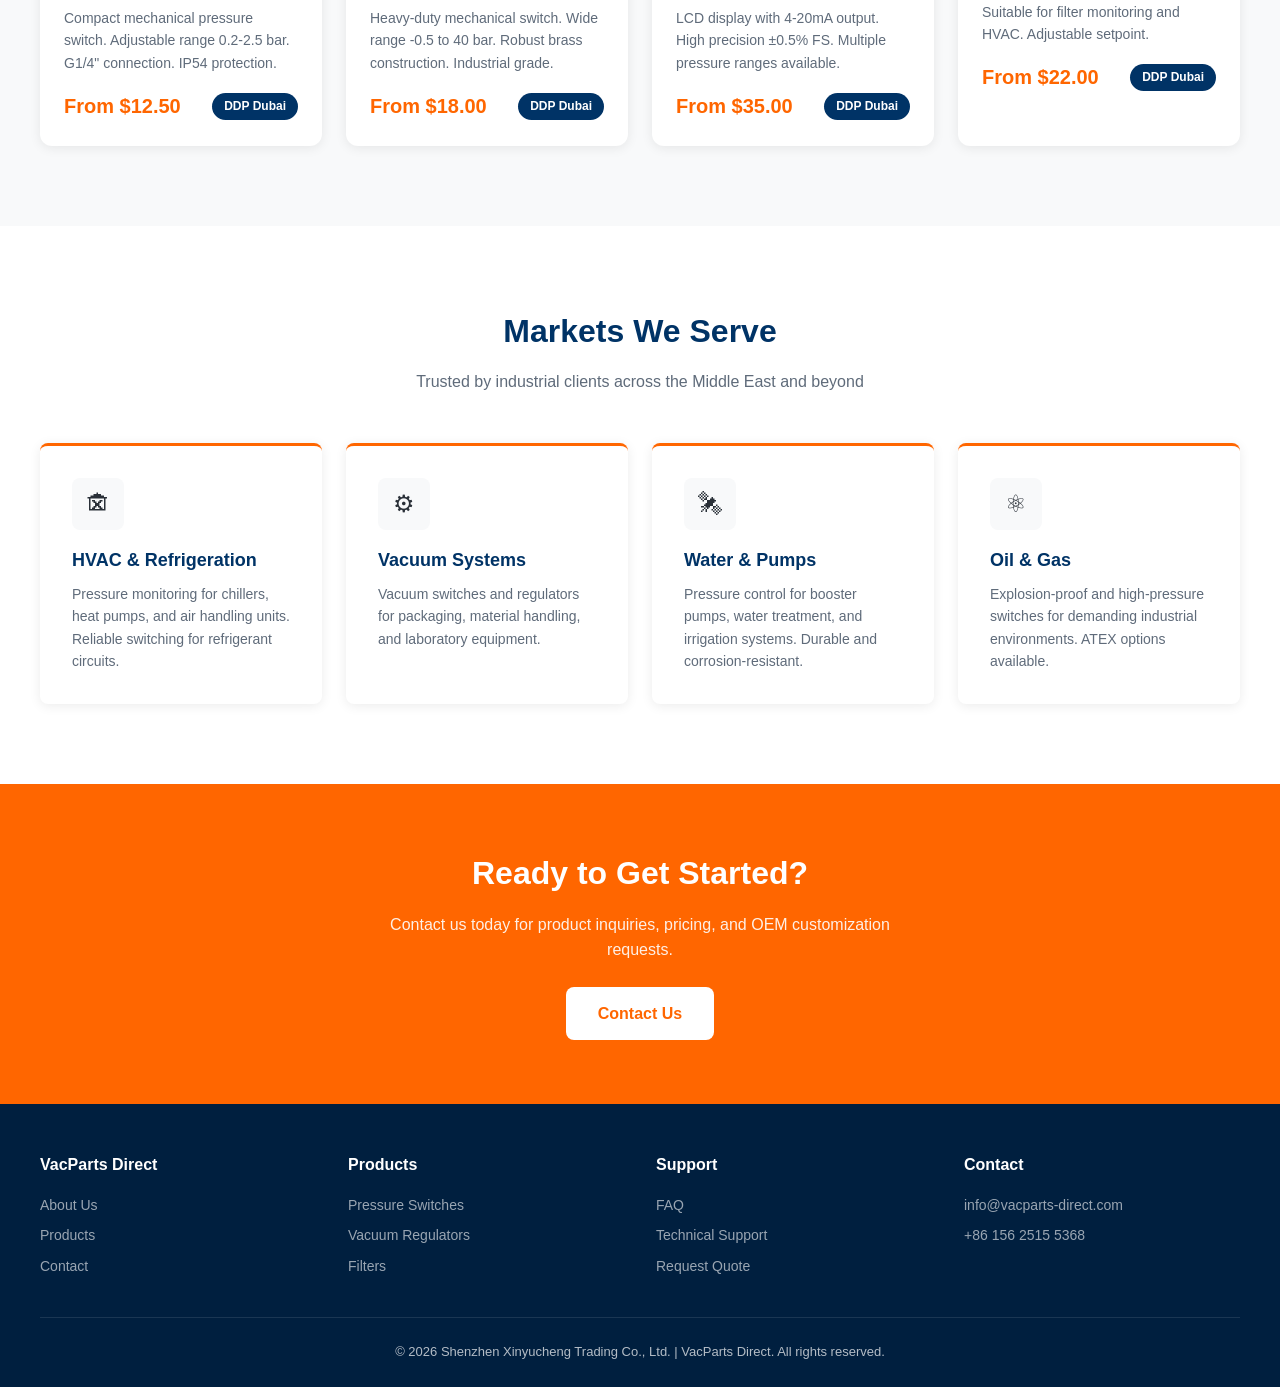
==== commit a43a0d2f: "fix: align website with actual business terms - Payment: 30%/70% → 50%/50% deposit/balance (per comp" ====
--- a/index.html
+++ b/index.html
@@ -73,7 +73,7 @@
       <div class="feature-card">
         <div class="feature-icon">&#128300;</div>
         <h3>OEM Customization</h3>
-        <p>Custom specifications available. MOQ 1000 units/model. Free samples on orders above $200K. 10-13 day production cycle.</p>
+        <p>Custom specifications available. MOQ 1000 units/model. Paid samples available for evaluation. 10-13 day production cycle.</p>
       </div>
       <div class="feature-card">
         <div class="feature-icon">&#10003;</div>
@@ -103,7 +103,7 @@
       <div class="feature-card">
         <div class="feature-icon">&#128300;</div>
         <h3>تصنيع حسب الطلب</h3>
-        <p>مواصفات مخصصة متاحة. الحد الأدنى للطلب 1000 وحدة/موديل. عينات مجانية للطلبات فوق 200 ألف دولار. دورة إنتاج 10-13 يومًا.</p>
+        <p>مواصفات مخصصة متاحة. الحد الأدنى للطلب 1000 وحدة/موديل. عينات مدفوعة متاحة للتقييم. دورة إنتاج 10-13 يومًا.</p>
       </div>
       <div class="feature-card">
         <div class="feature-icon">&#10003;</div>
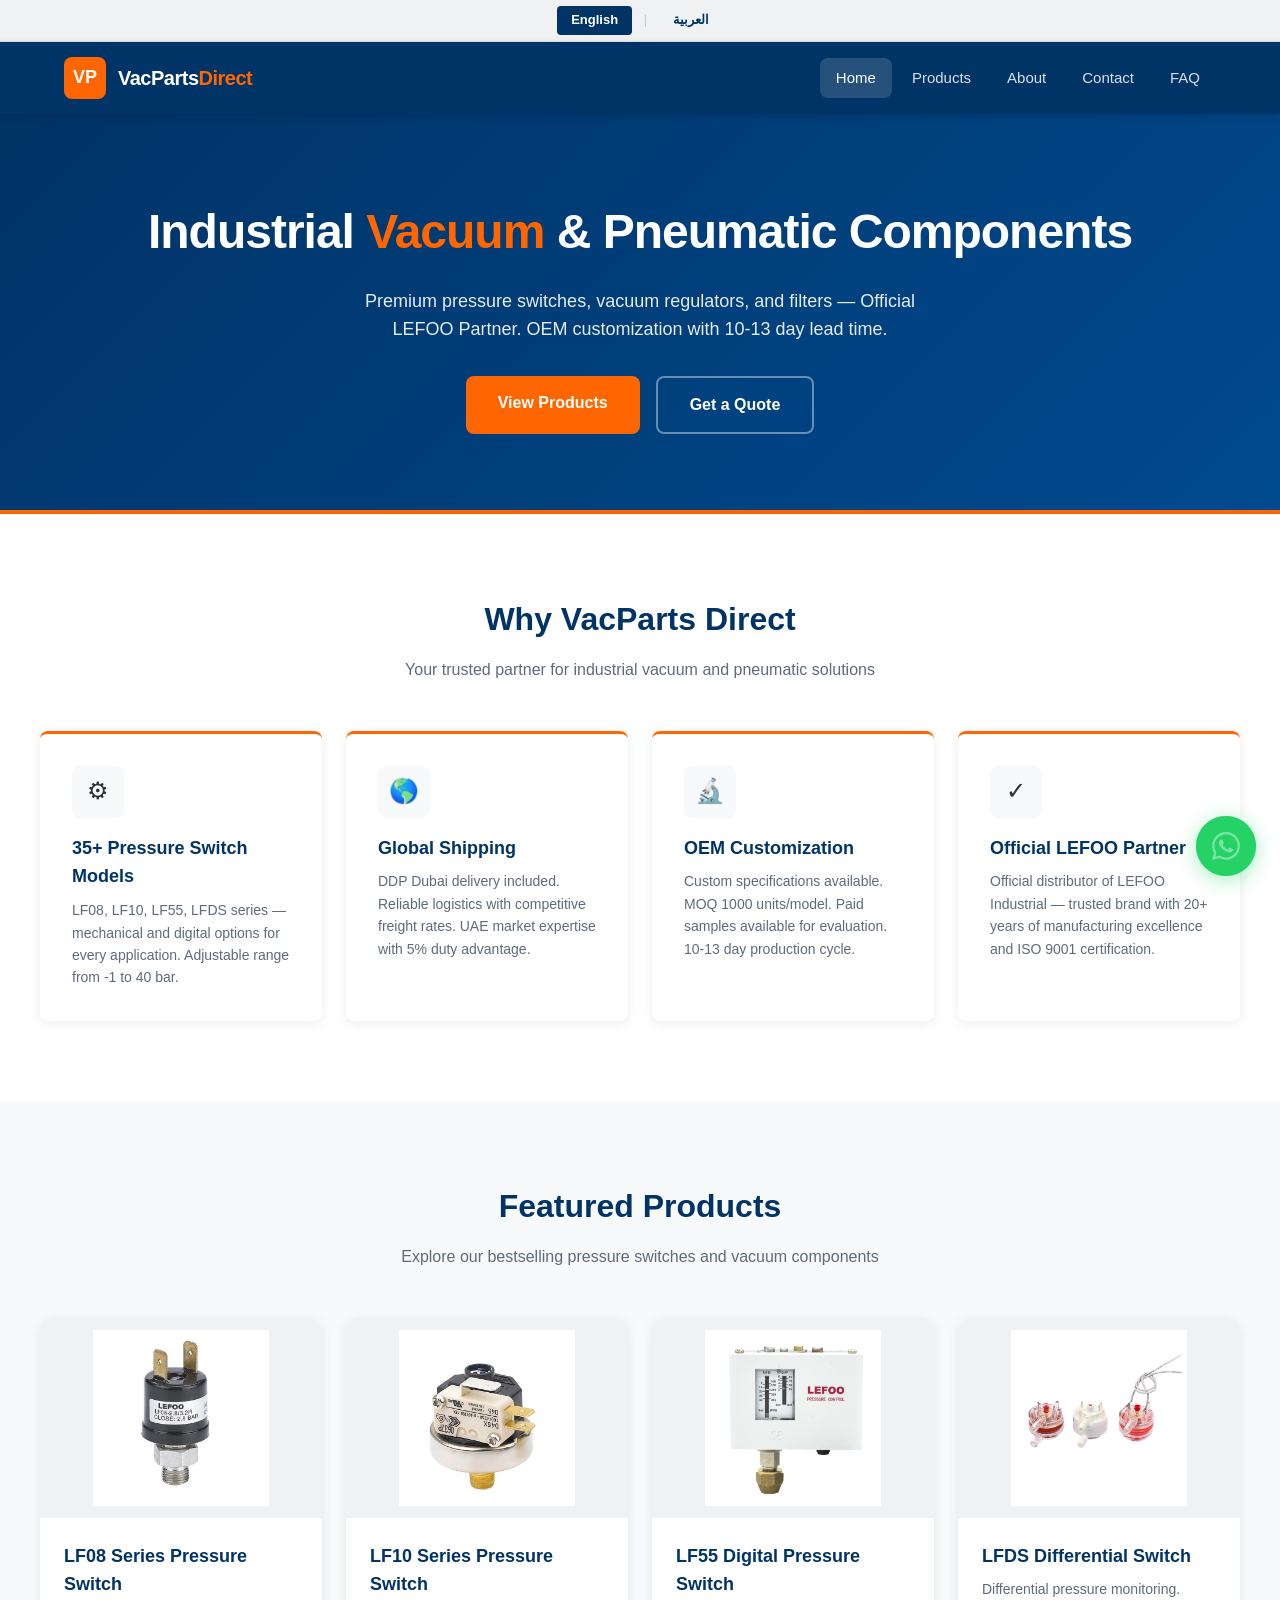
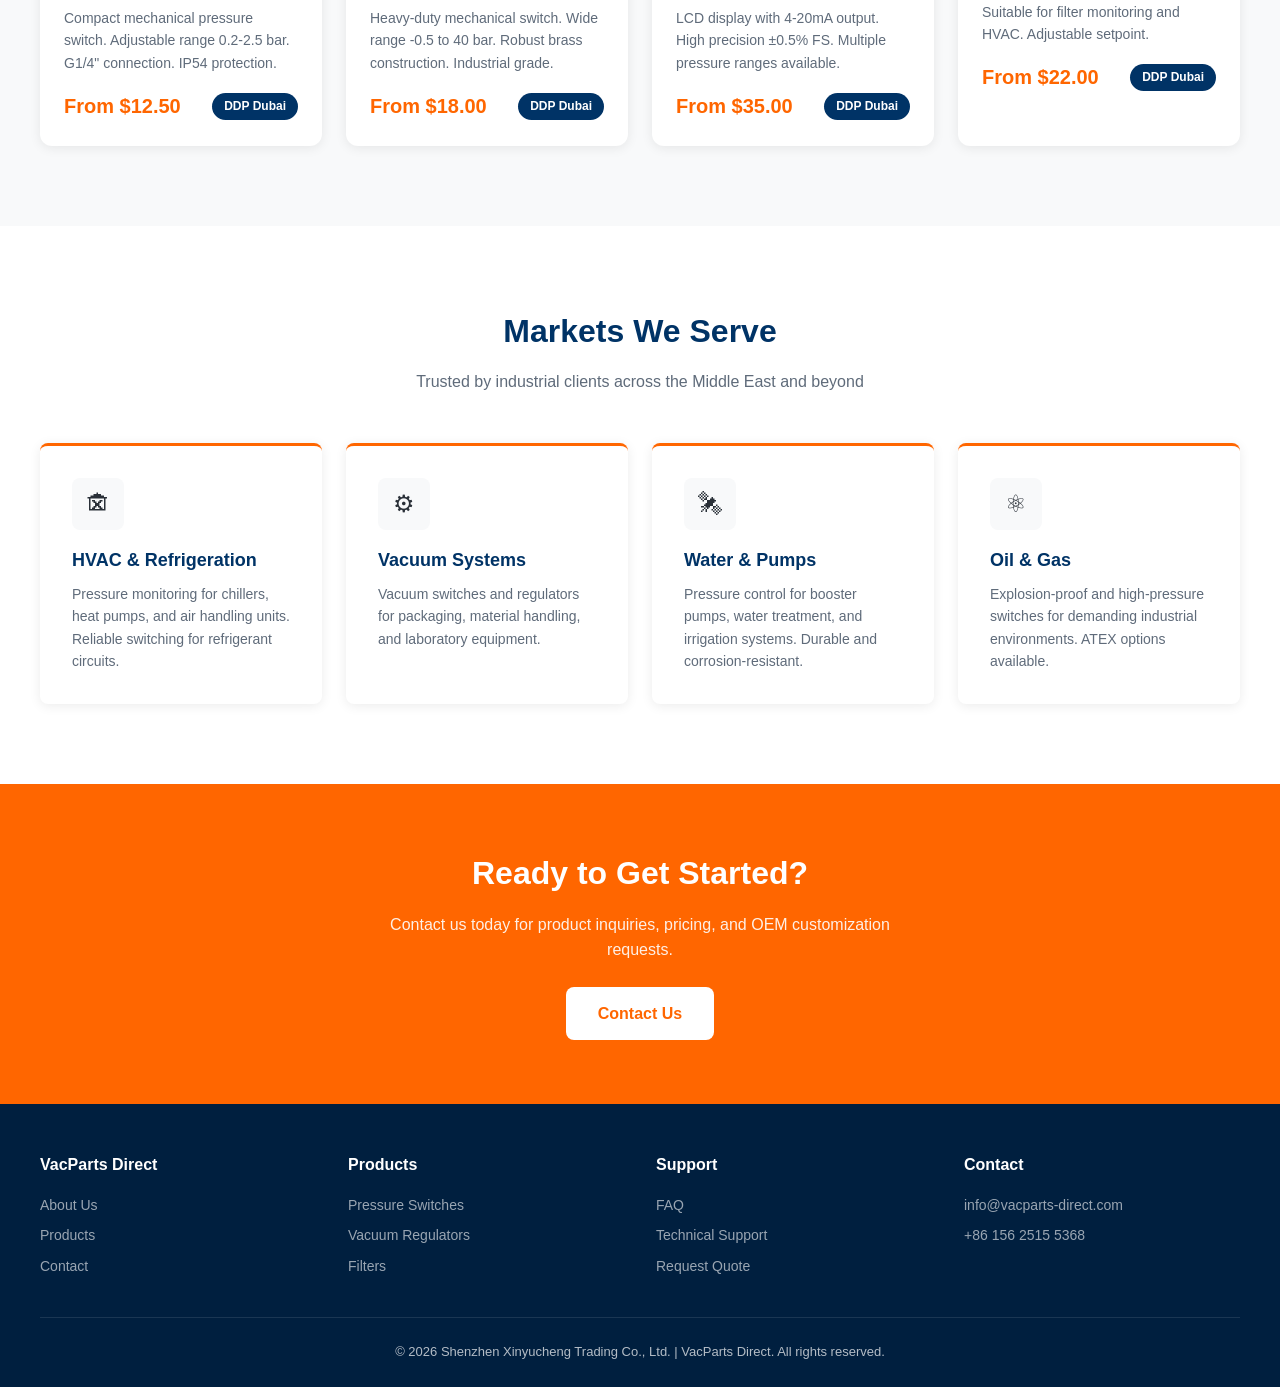
==== commit 82ee75cd: "fix: replace 'authorized distributor' with 'Official LEFOO Partner' - All 'LEFOO authorized distribu" ====
--- a/index.html
+++ b/index.html
@@ -3,7 +3,7 @@
 <head>
   <meta charset="UTF-8">
   <meta name="viewport" content="width=device-width, initial-scale=1.0">
-  <meta name="description" content="VacParts Direct - Industrial Vacuum & Pneumatic Components. Premium pressure switches, vacuum regulators, filters. LEFOO authorized distributor. OEM customization available.">
+  <meta name="description" content="VacParts Direct - Industrial Vacuum & Pneumatic Components. Premium pressure switches, vacuum regulators, filters. Official LEFOO Partner. OEM customization available.">
   <title>VacParts Direct | Industrial Vacuum & Pneumatic Components</title>
   <link rel="stylesheet" href="css/style.css">
   <link rel="stylesheet" href="css/bilingual.css">
@@ -37,7 +37,7 @@
 <!-- ENGLISH HERO -->
 <section class="hero lang-en">
   <h1>Industrial <span>Vacuum</span> & Pneumatic Components</h1>
-  <p>Premium pressure switches, vacuum regulators, and filters — LEFOO authorized distributor. OEM customization with 10-13 day lead time.</p>
+  <p>Premium pressure switches, vacuum regulators, and filters — Official LEFOO Partner. OEM customization with 10-13 day lead time.</p>
   <div class="hero-buttons">
     <a href="products.html" class="btn btn-primary">View Products</a>
     <a href="contact.html" class="btn btn-outline">Get a Quote</a>
@@ -47,7 +47,7 @@
 <!-- ARABIC HERO -->
 <section class="hero lang-ar" dir="rtl" lang="ar">
   <h1>مكونات <span>التفريغ</span> والنيوماتيك الصناعية</h1>
-  <p>مفاتيح ضغط متميزة، منظمات تفريغ، وفلاتر — موزع معتمد لـ LEFOO. تصنيع حسب الطلب مع فترة تسليم 10-13 يومًا.</p>
+  <p>مفاتيح ضغط متميزة، منظمات تفريغ، وفلاتر — شريك رسمي لـ LEFOO. تصنيع حسب الطلب مع فترة تسليم 10-13 يومًا.</p>
   <div class="hero-buttons">
     <a href="products.html" class="btn btn-primary">تصفح المنتجات</a>
     <a href="contact.html" class="btn btn-outline">اطلب عرض سعر</a>
@@ -77,7 +77,7 @@
       </div>
       <div class="feature-card">
         <div class="feature-icon">&#10003;</div>
-        <h3>LEFOO Authorized</h3>
+        <h3>Official LEFOO Partner</h3>
         <p>Official distributor of LEFOO Industrial — trusted brand with 20+ years of manufacturing excellence and ISO 9001 certification.</p>
       </div>
     </div>
@@ -107,8 +107,8 @@
       </div>
       <div class="feature-card">
         <div class="feature-icon">&#10003;</div>
-        <h3>موزع معتمد لـ LEFOO</h3>
-        <p>موزع رسمي لشركة LEFOO الصناعية — علامة تجارية موثوقة بخبرة تزيد عن 20 عامًا في التصنيع وحاصلة على شهادة ISO 9001.</p>
+        <h3>شريك رسمي لـ LEFOO</h3>
+        <p>شريك رسمي لشركة LEFOO الصناعية — علامة تجارية موثوقة بخبرة تزيد عن 20 عامًا في التصنيع وحاصلة على شهادة ISO 9001.</p>
       </div>
     </div>
   </div>
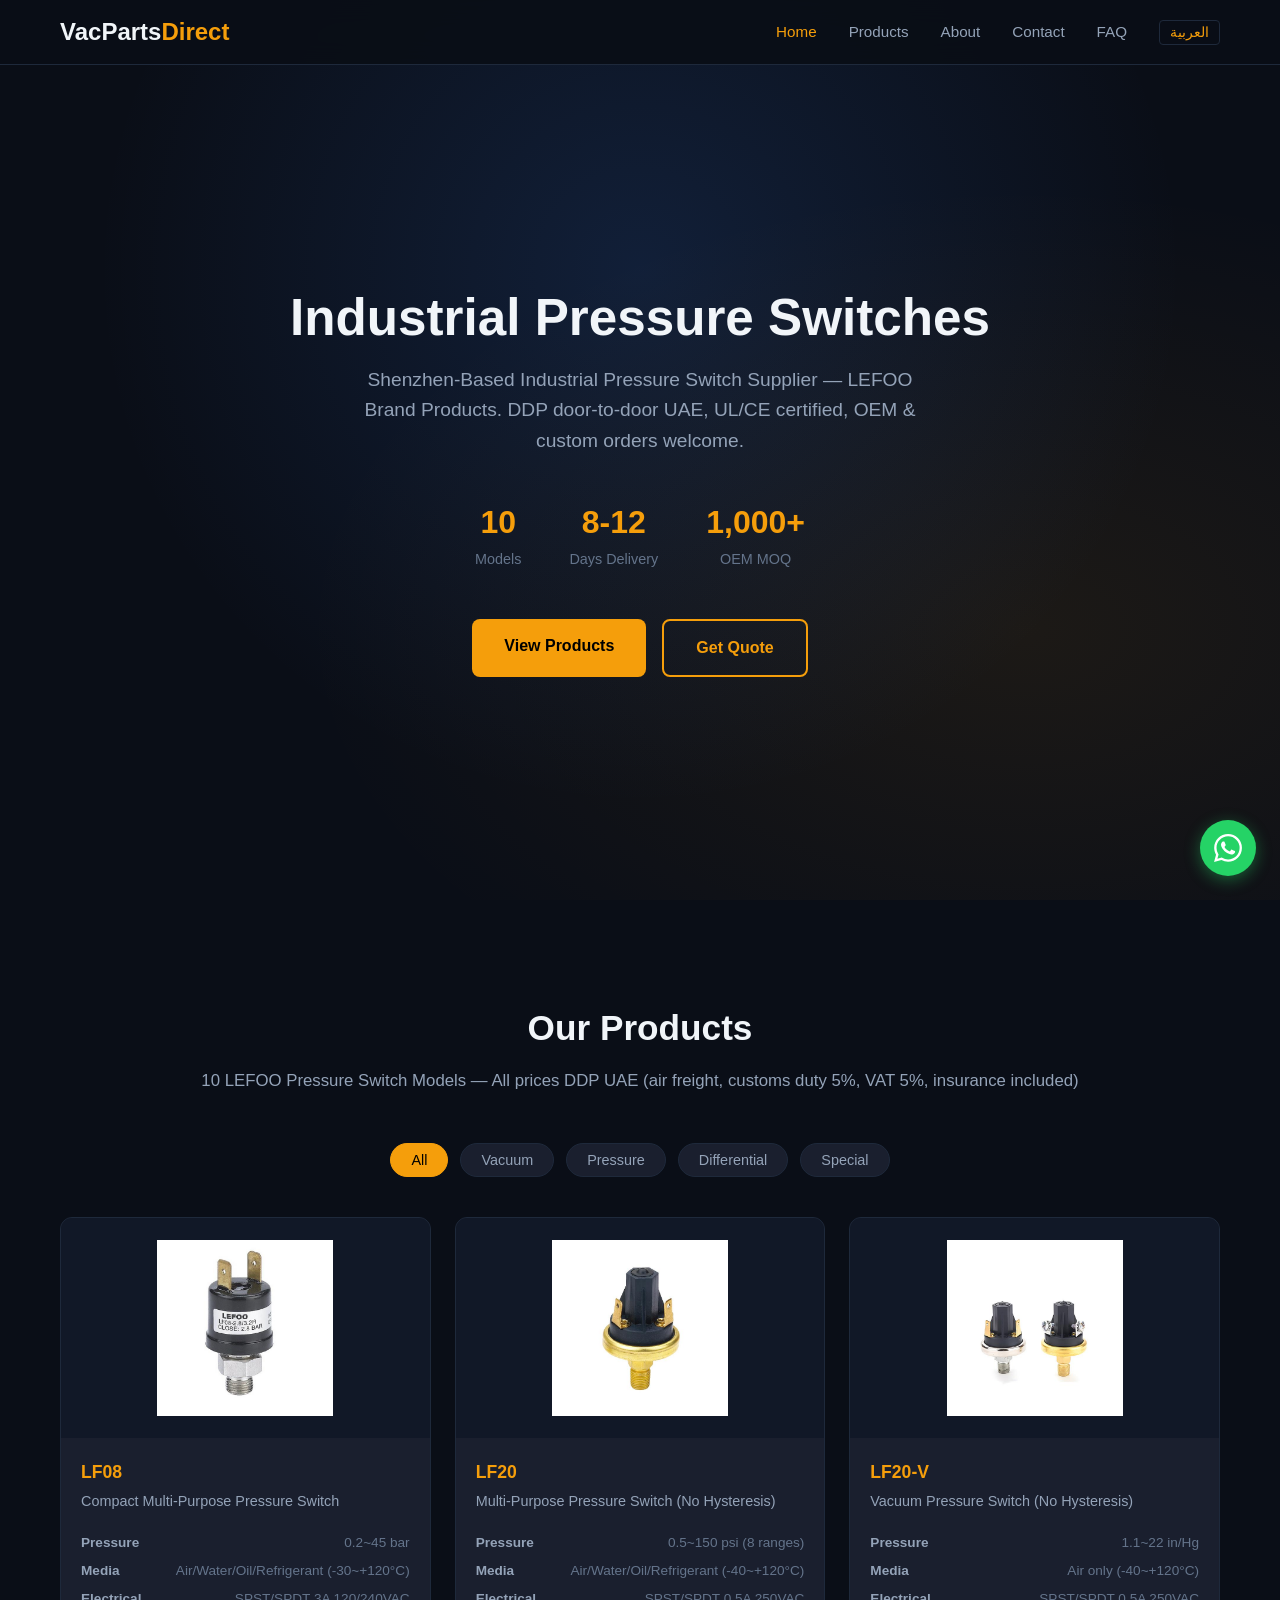
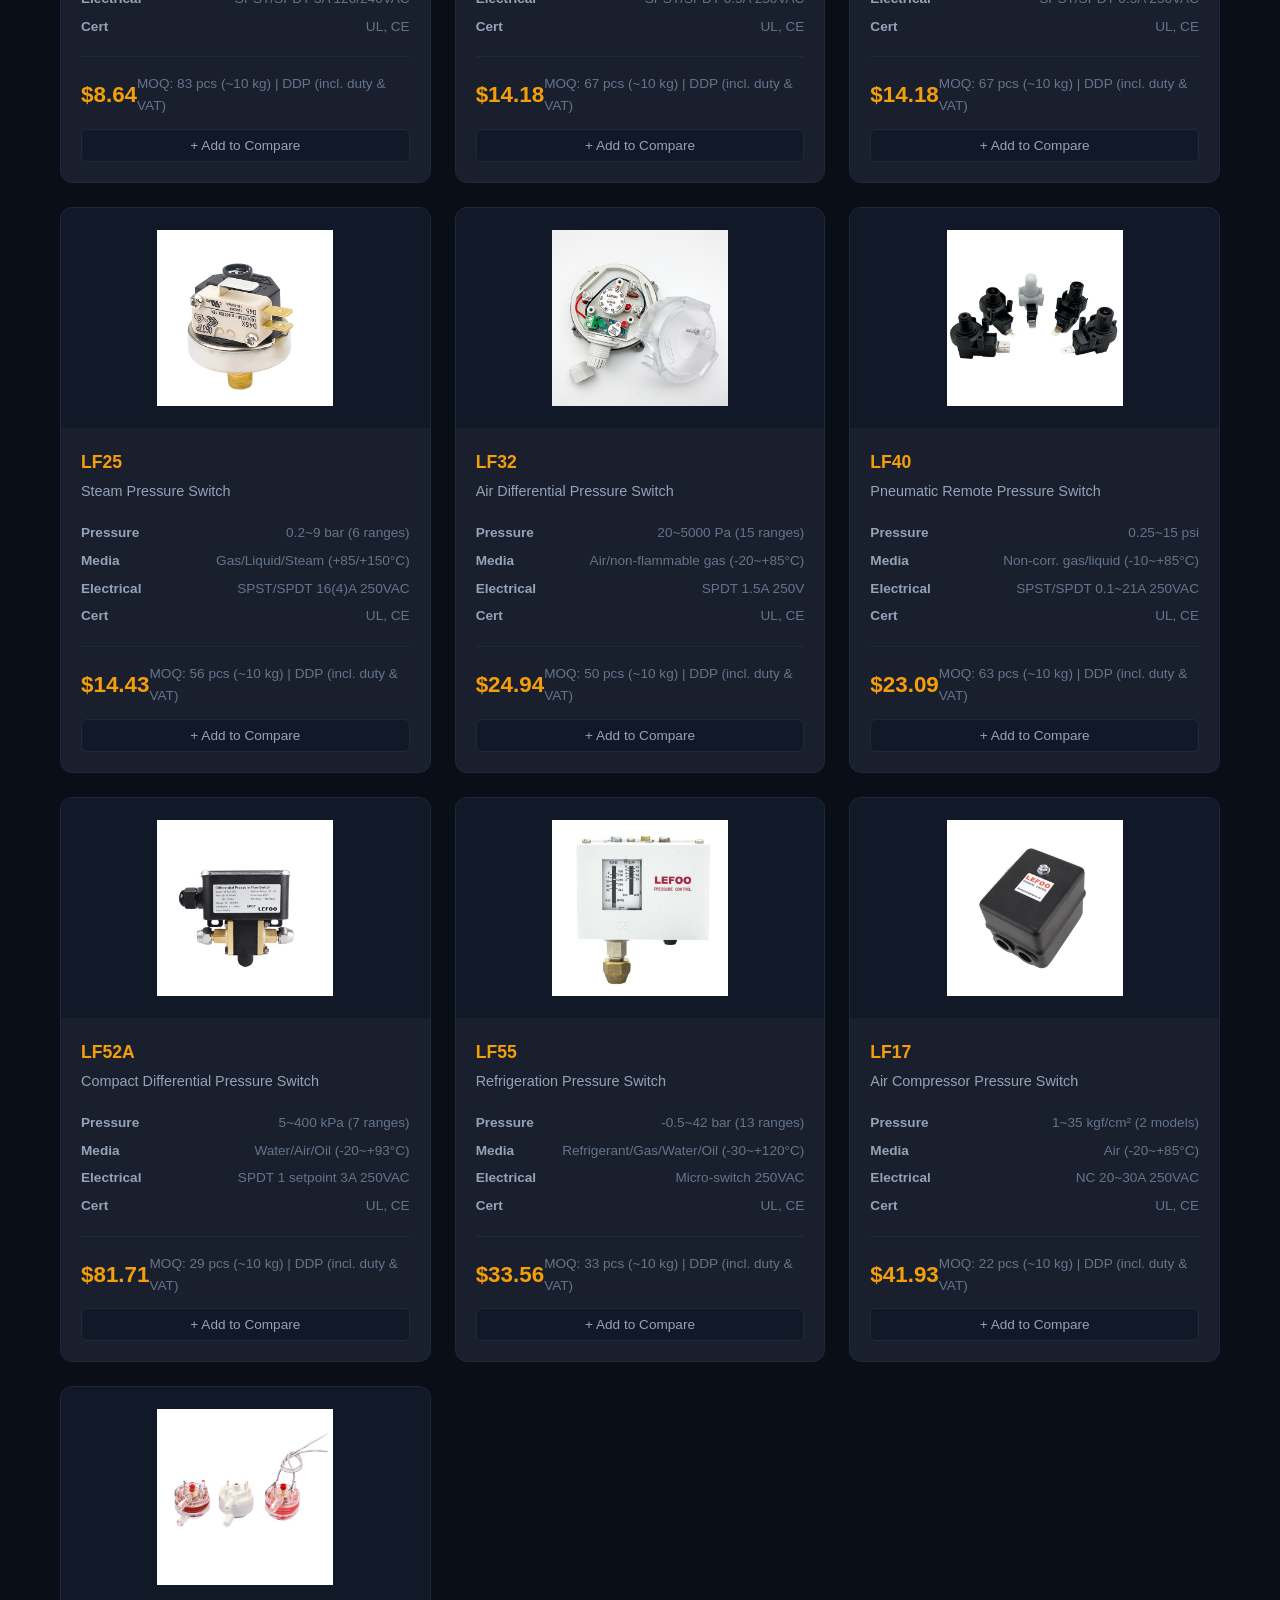
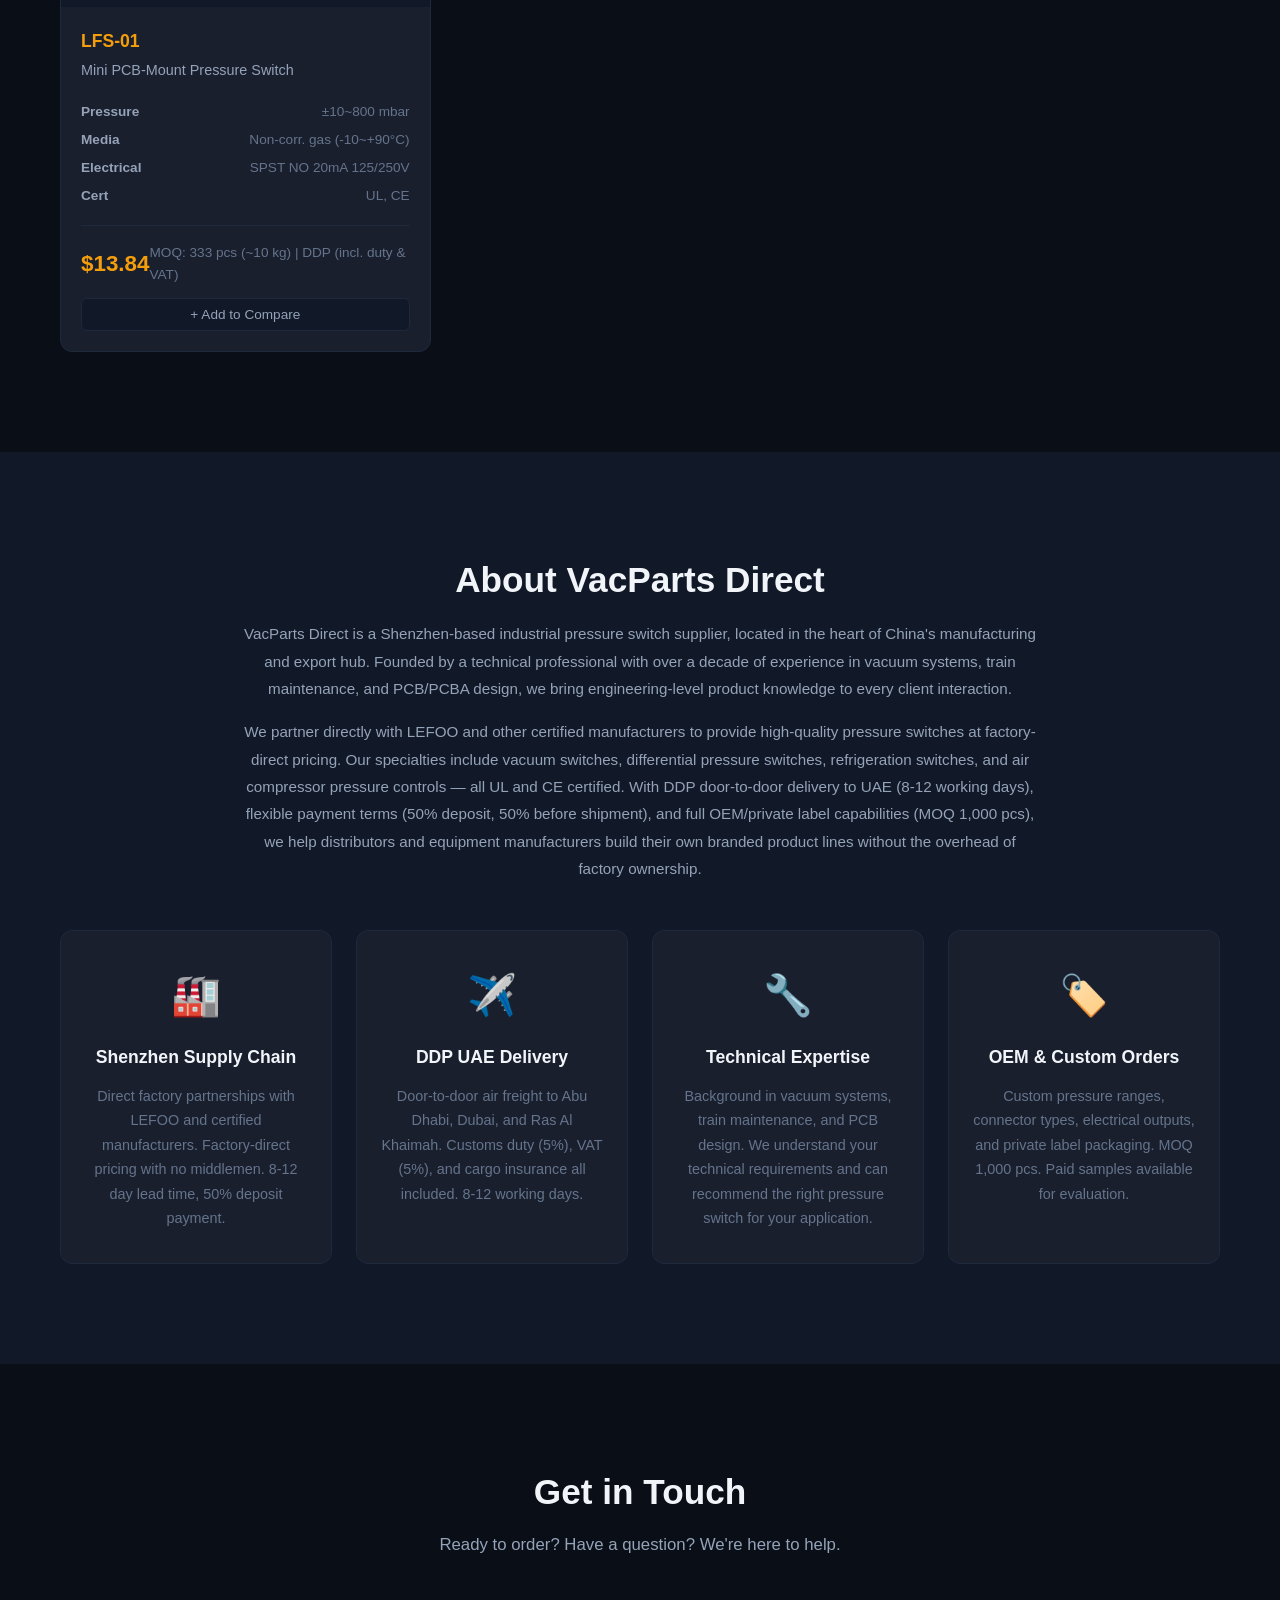
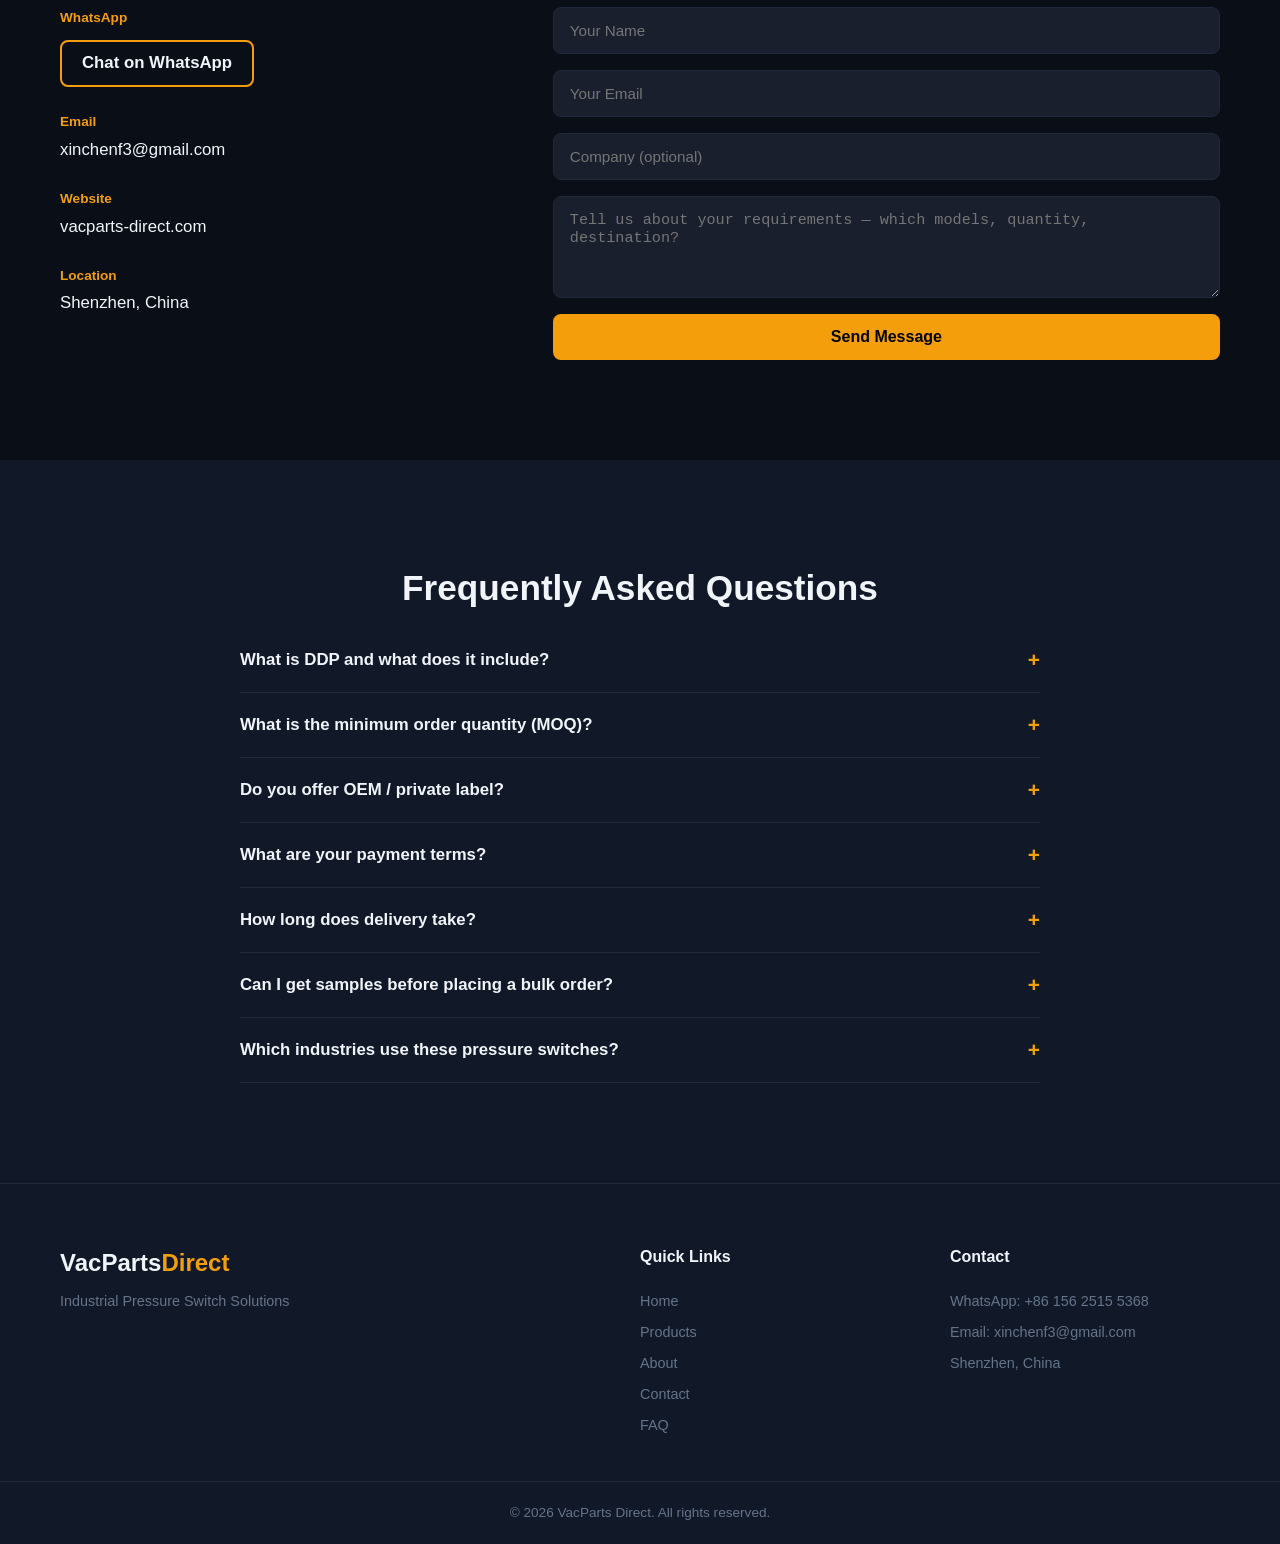
==== commit eb8f10c1: "fix: unify 10 products, LEFOO Brand Products, restore ar/dl pages" ====
--- a/index.html
+++ b/index.html
@@ -1,333 +1,211 @@
 <!DOCTYPE html>
 <html lang="en">
 <head>
-  <meta charset="UTF-8">
-  <meta name="viewport" content="width=device-width, initial-scale=1.0">
-  <meta name="description" content="VacParts Direct - Industrial Vacuum & Pneumatic Components. Premium pressure switches, vacuum regulators, filters. Official LEFOO Partner. OEM customization available.">
-  <title>VacParts Direct | Industrial Vacuum & Pneumatic Components</title>
-  <link rel="stylesheet" href="css/style.css">
-  <link rel="stylesheet" href="css/bilingual.css">
+<meta charset="UTF-8">
+<meta name="viewport" content="width=device-width, initial-scale=1.0">
+<title>VacParts Direct — LEFOO Pressure Switches | DDP UAE | Vacuum, Differential, OEM</title>
+<meta name="description" content="LEFOO industrial pressure switches — vacuum, differential, refrigeration, air compressor. DDP door-to-door UAE. UL/CE certified. OEM & custom orders. 10 models in stock. Factory-direct pricing from Shenzhen.">
+<link rel="stylesheet" href="css/style.css">
 </head>
 <body>
 
-<!-- Language Bar -->
-<div class="lang-bar">
-  <a href="#" class="active" data-lang="en">English</a>
-  <span>|</span>
-  <a href="#" data-lang="ar">العربية</a>
-</div>
-
-<header class="header">
-  <div class="header-inner">
-    <a href="index.html" class="logo">
-      <div class="logo-icon">VP</div>
-      <div class="logo-text">VacParts<span>Direct</span></div>
-    </a>
-    <button class="menu-toggle" aria-label="Menu">&#9776;</button>
-    <nav class="nav">
-      <a href="index.html" class="active">Home</a>
-      <a href="products.html">Products</a>
-      <a href="about.html">About</a>
-      <a href="contact.html">Contact</a>
-      <a href="faq.html">FAQ</a>
-    </nav>
-  </div>
-</header>
-
-<!-- ENGLISH HERO -->
-<section class="hero lang-en">
-  <h1>Industrial <span>Vacuum</span> & Pneumatic Components</h1>
-  <p>Premium pressure switches, vacuum regulators, and filters — Official LEFOO Partner. OEM customization with 10-13 day lead time.</p>
-  <div class="hero-buttons">
-    <a href="products.html" class="btn btn-primary">View Products</a>
-    <a href="contact.html" class="btn btn-outline">Get a Quote</a>
-  </div>
-</section>
-
-<!-- ARABIC HERO -->
-<section class="hero lang-ar" dir="rtl" lang="ar">
-  <h1>مكونات <span>التفريغ</span> والنيوماتيك الصناعية</h1>
-  <p>مفاتيح ضغط متميزة، منظمات تفريغ، وفلاتر — شريك رسمي لـ LEFOO. تصنيع حسب الطلب مع فترة تسليم 10-13 يومًا.</p>
-  <div class="hero-buttons">
-    <a href="products.html" class="btn btn-primary">تصفح المنتجات</a>
-    <a href="contact.html" class="btn btn-outline">اطلب عرض سعر</a>
-  </div>
-</section>
-
-<!-- ENGLISH: WHY US -->
-<section class="section lang-en">
-  <div class="container">
-    <h2 class="section-title">Why VacParts Direct</h2>
-    <p class="section-subtitle">Your trusted partner for industrial vacuum and pneumatic solutions</p>
-    <div class="features">
-      <div class="feature-card">
-        <div class="feature-icon">&#9881;</div>
-        <h3>35+ Pressure Switch Models</h3>
-        <p>LF08, LF10, LF55, LFDS series — mechanical and digital options for every application. Adjustable range from -1 to 40 bar.</p>
-      </div>
-      <div class="feature-card">
-        <div class="feature-icon">&#127758;</div>
-        <h3>Global Shipping</h3>
-        <p>DDP Dubai delivery included. Reliable logistics with competitive freight rates. UAE market expertise with 5% duty advantage.</p>
-      </div>
-      <div class="feature-card">
-        <div class="feature-icon">&#128300;</div>
-        <h3>OEM Customization</h3>
-        <p>Custom specifications available. MOQ 1000 units/model. Paid samples available for evaluation. 10-13 day production cycle.</p>
-      </div>
-      <div class="feature-card">
-        <div class="feature-icon">&#10003;</div>
-        <h3>Official LEFOO Partner</h3>
-        <p>Official distributor of LEFOO Industrial — trusted brand with 20+ years of manufacturing excellence and ISO 9001 certification.</p>
-      </div>
-    </div>
-  </div>
-</section>
-
-<!-- ARABIC: WHY US -->
-<section class="section lang-ar" dir="rtl" lang="ar">
-  <div class="container">
-    <h2 class="section-title">لماذا VacParts Direct</h2>
-    <p class="section-subtitle">شريكك الموثوق لحلول التفريغ والنيوماتيك الصناعية</p>
-    <div class="features">
-      <div class="feature-card">
-        <div class="feature-icon">&#9881;</div>
-        <h3>أكثر من 35 موديل لمفاتيح الضغط</h3>
-        <p>سلاسل LF08، LF10، LF55، LFDS — خيارات ميكانيكية ورقمية لكل التطبيقات. نطاق قابل للتعديل من -1 إلى 40 بار.</p>
-      </div>
-      <div class="feature-card">
-        <div class="feature-icon">&#127758;</div>
-        <h3>شحن عالمي</h3>
-        <p>شحن DDP إلى دبي. لوجستيات موثوقة بأسعار تنافسية. خبرة في سوق الإمارات مع ميزة رسوم جمركية 5%.</p>
-      </div>
-      <div class="feature-card">
-        <div class="feature-icon">&#128300;</div>
-        <h3>تصنيع حسب الطلب</h3>
-        <p>مواصفات مخصصة متاحة. الحد الأدنى للطلب 1000 وحدة/موديل. عينات مدفوعة متاحة للتقييم. دورة إنتاج 10-13 يومًا.</p>
-      </div>
-      <div class="feature-card">
-        <div class="feature-icon">&#10003;</div>
-        <h3>شريك رسمي لـ LEFOO</h3>
-        <p>شريك رسمي لشركة LEFOO الصناعية — علامة تجارية موثوقة بخبرة تزيد عن 20 عامًا في التصنيع وحاصلة على شهادة ISO 9001.</p>
-      </div>
-    </div>
-  </div>
-</section>
-
-<!-- ENGLISH: FEATURED PRODUCTS -->
-<section class="section section-gray lang-en">
-  <div class="container">
-    <h2 class="section-title">Featured Products</h2>
-    <p class="section-subtitle">Explore our bestselling pressure switches and vacuum components</p>
-    <div class="products">
-      <div class="product-card">
-        <div class="product-img"><img src="images/LF08.jpg" alt="LF08 Pressure Switch" style="width:100%;height:100%;object-fit:contain;"></div>
-        <div class="product-body">
-          <h3>LF08 Series Pressure Switch</h3>
-          <p>Compact mechanical pressure switch. Adjustable range 0.2-2.5 bar. G1/4" connection. IP54 protection.</p>
-          <div class="product-meta">
-            <span class="product-price">From $12.50 </span>
-            <span class="product-badge">DDP Dubai</span>
-          </div>
-        </div>
-      </div>
-      <div class="product-card">
-        <div class="product-img"><img src="images/LF25.jpg" alt="LF10 Pressure Switch" style="width:100%;height:100%;object-fit:contain;"></div>
-        <div class="product-body">
-          <h3>LF10 Series Pressure Switch</h3>
-          <p>Heavy-duty mechanical switch. Wide range -0.5 to 40 bar. Robust brass construction. Industrial grade.</p>
-          <div class="product-meta">
-            <span class="product-price">From $18.00 </span>
-            <span class="product-badge">DDP Dubai</span>
-          </div>
-        </div>
-      </div>
-      <div class="product-card">
-        <div class="product-img"><img src="images/LF55.jpg" alt="LF55 Digital Pressure Switch" style="width:100%;height:100%;object-fit:contain;"></div>
-        <div class="product-body">
-          <h3>LF55 Digital Pressure Switch</h3>
-          <p>LCD display with 4-20mA output. High precision ±0.5% FS. Multiple pressure ranges available.</p>
-          <div class="product-meta">
-            <span class="product-price">From $35.00 </span>
-            <span class="product-badge">DDP Dubai</span>
-          </div>
-        </div>
-      </div>
-      <div class="product-card">
-        <div class="product-img"><img src="images/LFS01.jpg" alt="LFDS Differential Switch" style="width:100%;height:100%;object-fit:contain;"></div>
-        <div class="product-body">
-          <h3>LFDS Differential Switch</h3>
-          <p>Differential pressure monitoring. Suitable for filter monitoring and HVAC. Adjustable setpoint.</p>
-          <div class="product-meta">
-            <span class="product-price">From $22.00 </span>
-            <span class="product-badge">DDP Dubai</span>
-          </div>
-        </div>
-      </div>
-    </div>
-  </div>
-</section>
-
-<!-- ARABIC: FEATURED PRODUCTS -->
-<section class="section section-gray lang-ar" dir="rtl" lang="ar">
-  <div class="container">
-    <h2 class="section-title">منتجات مميزة</h2>
-    <p class="section-subtitle">استكشف مفاتيح الضغط ومكونات التفريغ الأكثر مبيعًا</p>
-    <div class="products">
-      <div class="product-card">
-        <div class="product-img"><img src="images/LF08.jpg" alt="LF08 مفتاح ضغط" style="width:100%;height:100%;object-fit:contain;"></div>
-        <div class="product-body">
-          <h3>سلسلة LF08 لمفاتيح الضغط</h3>
-          <p>مفتاح ضغط ميكانيكي مدمج. نطاق قابل للتعديل 0.2-2.5 بار. وصلة G1/4". حماية IP54.</p>
-          <div class="product-meta">
-            <span class="product-price">ابتداءً من $12.50 </span>
-            <span class="product-badge">DDP دبي</span>
-          </div>
-        </div>
-      </div>
-      <div class="product-card">
-        <div class="product-img"><img src="images/LF25.jpg" alt="LF10 مفتاح ضغط" style="width:100%;height:100%;object-fit:contain;"></div>
-        <div class="product-body">
-          <h3>سلسلة LF10 لمفاتيح الضغط</h3>
-          <p>مفتاح ميكانيكي للخدمة الشاقة. نطاق واسع من -0.5 إلى 40 بار. هيكل نحاسي متين. درجة صناعية.</p>
-          <div class="product-meta">
-            <span class="product-price">ابتداءً من $18.00 </span>
-            <span class="product-badge">DDP دبي</span>
-          </div>
-        </div>
-      </div>
-      <div class="product-card">
-        <div class="product-img"><img src="images/LF55.jpg" alt="LF55 مفتاح ضغط رقمي" style="width:100%;height:100%;object-fit:contain;"></div>
-        <div class="product-body">
-          <h3>سلسلة LF55 لمفاتيح الضغط الرقمية</h3>
-          <p>شاشة LCD مع مخرج 4-20mA. دقة عالية ±0.5% FS. نطاقات ضغط متعددة متاحة.</p>
-          <div class="product-meta">
-            <span class="product-price">ابتداءً من $35.00 </span>
-            <span class="product-badge">DDP دبي</span>
-          </div>
-        </div>
-      </div>
-      <div class="product-card">
-        <div class="product-img"><img src="images/LFS01.jpg" alt="LFDS مفتاح ضغط تفاضلي" style="width:100%;height:100%;object-fit:contain;"></div>
-        <div class="product-body">
-          <h3>سلسلة LFDS لمفاتيح الضغط التفاضلي</h3>
-          <p>مراقبة الضغط التفاضلي. مناسبة لمراقبة الفلاتر وأنظمة التدفئة والتبريد. نقطة ضبط قابلة للتعديل.</p>
-          <div class="product-meta">
-            <span class="product-price">ابتداءً من $22.00 </span>
-            <span class="product-badge">DDP دبي</span>
-          </div>
-        </div>
-      </div>
-    </div>
-  </div>
-</section>
-
-<!-- ENGLISH: MARKETS -->
-<section class="section lang-en">
-  <div class="container">
-    <h2 class="section-title">Markets We Serve</h2>
-    <p class="section-subtitle">Trusted by industrial clients across the Middle East and beyond</p>
-    <div class="features">
-      <div class="feature-card">
-        <div class="feature-icon">&#127962;</div>
-        <h3>HVAC & Refrigeration</h3>
-        <p>Pressure monitoring for chillers, heat pumps, and air handling units. Reliable switching for refrigerant circuits.</p>
-      </div>
-      <div class="feature-card">
-        <div class="feature-icon">&#9881;</div>
-        <h3>Vacuum Systems</h3>
-        <p>Vacuum switches and regulators for packaging, material handling, and laboratory equipment.</p>
-      </div>
-      <div class="feature-card">
-        <div class="feature-icon">&#128752;</div>
-        <h3>Water & Pumps</h3>
-        <p>Pressure control for booster pumps, water treatment, and irrigation systems. Durable and corrosion-resistant.</p>
-      </div>
-      <div class="feature-card">
-        <div class="feature-icon">&#9883;</div>
-        <h3>Oil & Gas</h3>
-        <p>Explosion-proof and high-pressure switches for demanding industrial environments. ATEX options available.</p>
-      </div>
-    </div>
-  </div>
-</section>
-
-<!-- ARABIC: MARKETS -->
-<section class="section lang-ar" dir="rtl" lang="ar">
-  <div class="container">
-    <h2 class="section-title">الأسواق التي نخدمها</h2>
-    <p class="section-subtitle">موثوقون من قبل عملاء صناعيين في الشرق الأوسط وخارجه</p>
-    <div class="features">
-      <div class="feature-card">
-        <div class="feature-icon">&#127962;</div>
-        <h3>التدفئة والتبريد</h3>
-        <p>مراقبة الضغط للمبردات والمضخات الحرارية ووحدات مناولة الهواء. مفاتيح موثوقة لدوائر التبريد.</p>
-      </div>
-      <div class="feature-card">
-        <div class="feature-icon">&#9881;</div>
-        <h3>أنظمة التفريغ</h3>
-        <p>مفاتيح ومنظمات تفريغ للتغليف ومناولة المواد ومعدات المختبرات.</p>
-      </div>
-      <div class="feature-card">
-        <div class="feature-icon">&#128752;</div>
-        <h3>المياه والمضخات</h3>
-        <p>التحكم في الضغط لمضخات التعزيز ومعالجة المياه وأنظمة الري. متينة ومقاومة للتآكل.</p>
-      </div>
-      <div class="feature-card">
-        <div class="feature-icon">&#9883;</div>
-        <h3>النفط والغاز</h3>
-        <p>مفاتيح مقاومة للانفجار وذات ضغط عالٍ للبيئات الصناعية الصعبة. خيارات ATEX متاحة.</p>
-      </div>
-    </div>
-  </div>
-</section>
-
-<!-- ENGLISH CTA -->
-<section class="cta lang-en">
-  <h2>Ready to Get Started?</h2>
-  <p>Contact us today for product inquiries, pricing, and OEM customization requests.</p>
-  <a href="contact.html" class="btn">Contact Us</a>
-</section>
-
-<!-- ARABIC CTA -->
-<section class="cta lang-ar" dir="rtl" lang="ar">
-  <h2>هل أنت مستعد للبدء؟</h2>
-  <p>اتصل بنا اليوم للاستفسار عن المنتجات والأسعار وطلبات التصنيع حسب الطلب.</p>
-  <a href="contact.html" class="btn">اتصل بنا</a>
-</section>
-
-<footer class="footer">
-  <div class="footer-grid">
-    <div class="footer-col">
-      <h4>VacParts Direct</h4>
-      <a href="about.html">About Us</a>
-      <a href="products.html">Products</a>
-      <a href="contact.html">Contact</a>
-    </div>
-    <div class="footer-col">
-      <h4>Products</h4>
-      <a href="products.html">Pressure Switches</a>
-      <a href="products.html">Vacuum Regulators</a>
-      <a href="products.html">Filters</a>
-    </div>
-    <div class="footer-col">
-      <h4>Support</h4>
-      <a href="faq.html">FAQ</a>
-      <a href="contact.html">Technical Support</a>
-      <a href="contact.html">Request Quote</a>
-    </div>
-    <div class="footer-col">
+<!-- NAV -->
+<nav id="navbar">
+  <div class="nav-container">
+    <a href="#home" class="logo">VacParts<span>Direct</span></a>
+    <button class="menu-toggle" id="menuToggle">☰</button>
+    <ul id="navLinks">
+      <li><a href="#home">Home</a></li>
+      <li><a href="#products">Products</a></li>
+      <li><a href="#about">About</a></li>
+      <li><a href="#contact">Contact</a></li>
+      <li><a href="#faq">FAQ</a></li>
+      <li><a href="ar.html" class="lang-switch">العربية</a></li>
+    </ul>
+  </div>
+</nav>
+
+<!-- HOME -->
+<section id="home" class="hero">
+  <div class="hero-content">
+    <h1>Industrial Pressure Switches</h1>
+    <p class="hero-sub">Shenzhen-Based Industrial Pressure Switch Supplier — LEFOO Brand Products. DDP door-to-door UAE, UL/CE certified, OEM & custom orders welcome.</p>
+    <div class="hero-stats">
+      <div class="stat"><span>10</span> Models</div>
+      <div class="stat"><span>8-12</span> Days Delivery</div>
+      <div class="stat"><span>1,000+</span> OEM MOQ</div>
+    </div>
+    <div class="hero-cta">
+      <a href="#products" class="btn-primary">View Products</a>
+      <a href="#contact" class="btn-outline">Get Quote</a>
+    </div>
+  </div>
+  <div class="hero-bg"></div>
+</section>
+
+<!-- PRODUCTS -->
+<section id="products" class="section">
+  <div class="container">
+    <h2 class="section-title">Our Products</h2>
+    <p class="section-sub">10 LEFOO Pressure Switch Models — All prices DDP UAE (air freight, customs duty 5%, VAT 5%, insurance included)</p>
+
+    <div class="filter-bar">
+      <button class="filter-btn active" data-filter="all">All</button>
+      <button class="filter-btn" data-filter="vacuum">Vacuum</button>
+      <button class="filter-btn" data-filter="pressure">Pressure</button>
+      <button class="filter-btn" data-filter="differential">Differential</button>
+      <button class="filter-btn" data-filter="special">Special</button>
+    </div>
+
+    <div class="compare-bar" id="compareBar" style="display:none">
+      <span id="compareCount">0 models selected</span>
+      <button class="btn-primary" id="compareBtn" style="padding:8px 20px;font-size:0.9rem">Compare</button>
+      <button class="btn-outline" id="clearCompare" style="padding:8px 20px;font-size:0.9rem">Clear</button>
+    </div>
+
+    <div class="product-grid" id="productGrid"></div>
+    <div id="compareTable" style="display:none;margin-top:40px"></div>
+  </div>
+</section>
+
+<!-- ABOUT -->
+<section id="about" class="section dark-bg">
+  <div class="container">
+    <h2 class="section-title">About VacParts Direct</h2>
+    <div class="about-intro">
+      <p>VacParts Direct is a Shenzhen-based industrial pressure switch supplier, located in the heart of China's manufacturing and export hub. Founded by a technical professional with over a decade of experience in vacuum systems, train maintenance, and PCB/PCBA design, we bring engineering-level product knowledge to every client interaction.</p>
+      <p>We partner directly with LEFOO and other certified manufacturers to provide high-quality pressure switches at factory-direct pricing. Our specialties include vacuum switches, differential pressure switches, refrigeration switches, and air compressor pressure controls — all UL and CE certified. With DDP door-to-door delivery to UAE (8-12 working days), flexible payment terms (50% deposit, 50% before shipment), and full OEM/private label capabilities (MOQ 1,000 pcs), we help distributors and equipment manufacturers build their own branded product lines without the overhead of factory ownership.</p>
+    </div>
+    <div class="about-grid">
+      <div class="about-card">
+        <div class="about-icon">🏭</div>
+        <h3>Shenzhen Supply Chain</h3>
+        <p>Direct factory partnerships with LEFOO and certified manufacturers. Factory-direct pricing with no middlemen. 8-12 day lead time, 50% deposit payment.</p>
+      </div>
+      <div class="about-card">
+        <div class="about-icon">✈️</div>
+        <h3>DDP UAE Delivery</h3>
+        <p>Door-to-door air freight to Abu Dhabi, Dubai, and Ras Al Khaimah. Customs duty (5%), VAT (5%), and cargo insurance all included. 8-12 working days.</p>
+      </div>
+      <div class="about-card">
+        <div class="about-icon">🔧</div>
+        <h3>Technical Expertise</h3>
+        <p>Background in vacuum systems, train maintenance, and PCB design. We understand your technical requirements and can recommend the right pressure switch for your application.</p>
+      </div>
+      <div class="about-card">
+        <div class="about-icon">🏷️</div>
+        <h3>OEM & Custom Orders</h3>
+        <p>Custom pressure ranges, connector types, electrical outputs, and private label packaging. MOQ 1,000 pcs. Paid samples available for evaluation.</p>
+      </div>
+    </div>
+  </div>
+</section>
+
+<!-- CONTACT -->
+<section id="contact" class="section">
+  <div class="container">
+    <h2 class="section-title">Get in Touch</h2>
+    <p class="section-sub">Ready to order? Have a question? We're here to help.</p>
+
+    <div class="contact-grid">
+      <div class="contact-info">
+        <div class="contact-item">
+          <strong>WhatsApp</strong>
+          <a href="https://wa.me/8615625155368" class="btn-outline" style="display:inline-block;padding:8px 20px;margin-top:8px">Chat on WhatsApp</a>
+        </div>
+        <div class="contact-item">
+          <strong>Email</strong>
+          <a href="mailto:xinchenf3@gmail.com">xinchenf3@gmail.com</a>
+        </div>
+        <div class="contact-item">
+          <strong>Website</strong>
+          <span>vacparts-direct.com</span>
+        </div>
+        <div class="contact-item">
+          <strong>Location</strong>
+          <span>Shenzhen, China</span>
+        </div>
+      </div>
+      <form class="contact-form" id="contactForm">
+        <input type="text" placeholder="Your Name" required>
+        <input type="email" placeholder="Your Email" required>
+        <input type="text" placeholder="Company (optional)">
+        <textarea rows="4" placeholder="Tell us about your requirements — which models, quantity, destination?"></textarea>
+        <button type="submit" class="btn-primary">Send Message</button>
+      </form>
+    </div>
+  </div>
+</section>
+
+<!-- FAQ -->
+<section id="faq" class="section dark-bg">
+  <div class="container">
+    <h2 class="section-title">Frequently Asked Questions</h2>
+    <div class="faq-list">
+      <div class="faq-item">
+        <button class="faq-question">What is DDP and what does it include?</button>
+        <div class="faq-answer"><p>DDP (Delivered Duty Paid) means door-to-door delivery to UAE. It includes air freight (8 working days), UAE customs duty (5%), VAT (5%), cargo insurance, and free delivery to Abu Dhabi, Dubai, and Ras Al Khaimah.</p></div>
+      </div>
+      <div class="faq-item">
+        <button class="faq-question">What is the minimum order quantity (MOQ)?</button>
+        <div class="faq-answer"><p>Each model's MOQ is calculated to reach approximately 10 kg total shipping weight. This ranges from 22 pcs (heavier models like LF17) to 333 pcs (lighter models like LFS-01). Mixed models are accepted.</p></div>
+      </div>
+      <div class="faq-item">
+        <button class="faq-question">Do you offer OEM / private label?</button>
+        <div class="faq-answer"><p>Yes. OEM is available for orders of 1,000 pieces and above per model. We can customize logos, packaging, model numbers, and provide neutral documentation. Paid samples with your branding are available for approval.</p></div>
+      </div>
+      <div class="faq-item">
+        <button class="faq-question">What are your payment terms?</button>
+        <div class="faq-answer"><p>50% T/T deposit upon order confirmation, 50% balance before shipment. We also accept L/C for orders above $5,000.</p></div>
+      </div>
+      <div class="faq-item">
+        <button class="faq-question">How long does delivery take?</button>
+        <div class="faq-answer"><p>Lead time is 8-12 working days after deposit confirmation. OEM orders may require an additional 2-3 days for branding setup.</p></div>
+      </div>
+      <div class="faq-item">
+        <button class="faq-question">Can I get samples before placing a bulk order?</button>
+        <div class="faq-answer"><p>Yes, paid samples are available. Contact us for sample pricing and DDP delivery. Sample costs are refundable against your first bulk order.</p></div>
+      </div>
+      <div class="faq-item">
+        <button class="faq-question">Which industries use these pressure switches?</button>
+        <div class="faq-answer"><p>Our pressure switches are used across HVAC and refrigeration, vacuum packaging, air compressors, steam cleaning, food processing, medical devices, pools and spas, ventilation systems, chiller and heat exchanger monitoring, and automotive applications including EV brake boosters.</p></div>
+      </div>
+    </div>
+  </div>
+</section>
+
+<!-- FOOTER -->
+<footer>
+  <div class="container footer-grid">
+    <div class="footer-brand">
+      <a href="#home" class="logo">VacParts<span>Direct</span></a>
+      <p>Industrial Pressure Switch Solutions</p>
+    </div>
+    <div class="footer-links">
+      <h4>Quick Links</h4>
+      <a href="#home">Home</a>
+      <a href="#products">Products</a>
+      <a href="#about">About</a>
+      <a href="#contact">Contact</a>
+      <a href="#faq">FAQ</a>
+    </div>
+    <div class="footer-contact">
       <h4>Contact</h4>
-      <a href="mailto:info@vacparts-direct.com">info@vacparts-direct.com</a>
-      <a href="tel:+8615625155368">+86 156 2515 5368</a>
+      <p>WhatsApp: +86 156 2515 5368</p>
+      <p>Email: xinchenf3@gmail.com</p>
+      <p>Shenzhen, China</p>
     </div>
   </div>
   <div class="footer-bottom">
-    <p>&copy; 2026 Shenzhen Xinyucheng Trading Co., Ltd. | VacParts Direct. All rights reserved.</p>
+    <p>&copy; 2026 VacParts Direct. All rights reserved.</p>
   </div>
 </footer>
 
 <script src="js/main.js"></script>
 
+<!-- WhatsApp Floating Button -->
+<a href="https://wa.me/8615625155368" class="whatsapp-float" target="_blank" aria-label="Chat on WhatsApp">
+  <svg viewBox="0 0 24 24" width="28" height="28" fill="white"><path d="M17.472 14.382c-.297-.149-1.758-.867-2.03-.967-.273-.099-.471-.148-.67.15-.197.297-.767.966-.94 1.164-.173.199-.347.223-.644.075-.297-.15-1.255-.463-2.39-1.475-.883-.788-1.48-1.761-1.653-2.059-.173-.297-.018-.458.13-.606.134-.133.298-.347.446-.52.149-.174.198-.298.298-.497.099-.198.05-.371-.025-.52-.075-.149-.669-1.612-.916-2.207-.242-.579-.487-.5-.669-.51-.173-.008-.371-.01-.57-.01-.198 0-.52.074-.792.372-.272.297-1.04 1.016-1.04 2.479 0 1.462 1.065 2.875 1.213 3.074.149.198 2.096 3.2 5.077 4.487.709.306 1.262.489 1.694.625.712.227 1.36.195 1.871.118.571-.085 1.758-.719 2.006-1.413.248-.694.248-1.289.173-1.413-.074-.124-.272-.198-.57-.347m-5.421 7.403h-.004a9.87 9.87 0 01-5.031-1.378l-.361-.214-3.741.982.998-3.648-.235-.374a9.86 9.86 0 01-1.51-5.26c.001-5.45 4.436-9.884 9.888-9.884 2.64 0 5.122 1.03 6.988 2.898a9.825 9.825 0 012.893 6.994c-.003 5.45-4.437 9.884-9.885 9.884m8.413-18.297A11.815 11.815 0 0012.05 0C5.495 0 .16 5.335.157 11.892c0 2.096.547 4.142 1.588 5.945L.057 24l6.305-1.654a11.882 11.882 0 005.683 1.448h.005c6.554 0 11.89-5.335 11.893-11.893a11.821 11.821 0 00-3.48-8.413z"/></svg>
+</a>
 </body>
 </html>
--- a/css/style.css
+++ b/css/style.css
@@ -1,347 +1,178 @@
-/* VacParts Direct - Main Stylesheet */
-/* Brand: Industrial Blue #003366 | Accent Orange #FF6600 */
+/* ===== RESET & BASE ===== */
+*,*::before,*::after{box-sizing:border-box;margin:0;padding:0}
+html{scroll-behavior:smooth;font-size:16px}
+body{font-family:-apple-system,BlinkMacSystemFont,'Segoe UI',Roboto,Helvetica,Arial,sans-serif;background:#0a0e17;color:#e0e0e0;line-height:1.6;overflow-x:hidden}
 
-:root {
-  --primary: #003366;
-  --primary-light: #004a8f;
-  --primary-dark: #001f3f;
-  --accent: #FF6600;
-  --accent-light: #ff8533;
-  --accent-dark: #cc5200;
-  --whatsapp: #25D366;
-  --whatsapp-dark: #128C7E;
-  --white: #ffffff;
-  --gray-50: #f8f9fa;
-  --gray-100: #f0f1f3;
-  --gray-200: #e0e2e6;
-  --gray-300: #c4c8cf;
-  --gray-600: #5f6b7a;
-  --gray-800: #2a3038;
-  --gray-900: #1a1d23;
-  --radius: 8px;
-  --radius-lg: 12px;
-  --shadow: 0 2px 12px rgba(0,0,0,0.08);
-  --shadow-lg: 0 8px 30px rgba(0,0,0,0.12);
-  --max-width: 1200px;
+/* ===== COLORS ===== */
+:root{
+  --bg-primary:#0a0e17;
+  --bg-secondary:#111827;
+  --bg-card:#1a1f2e;
+  --bg-card-hover:#1f2937;
+  --accent:#f59e0b;
+  --accent2:#3b82f6;
+  --text-primary:#f1f5f9;
+  --text-secondary:#94a3b8;
+  --text-muted:#64748b;
+  --border:#1e293b;
+  --nav-height:64px;
 }
 
-* { margin: 0; padding: 0; box-sizing: border-box; }
-html { scroll-behavior: smooth; }
+.container{max-width:1200px;margin:0 auto;padding:0 20px}
+.section{padding:100px 0}
+.section-title{font-size:2.2rem;font-weight:800;color:var(--text-primary);text-align:center;margin-bottom:12px}
+.section-sub{font-size:1.05rem;color:var(--text-secondary);text-align:center;margin-bottom:48px}
+.dark-bg{background:var(--bg-secondary)}
 
-body {
-  font-family: -apple-system, BlinkMacSystemFont, 'Segoe UI', Roboto, 'Helvetica Neue', Arial, sans-serif;
-  color: var(--gray-800);
-  line-height: 1.6;
-  background: var(--white);
-  -webkit-font-smoothing: antialiased;
+/* ===== NAV ===== */
+#navbar{position:fixed;top:0;left:0;width:100%;z-index:1000;background:rgba(10,14,23,0.95);backdrop-filter:blur(12px);border-bottom:1px solid var(--border);transition:all 0.3s}
+#navbar.scrolled{box-shadow:0 4px 20px rgba(0,0,0,0.3)}
+.nav-container{max-width:1200px;margin:0 auto;padding:0 20px;display:flex;justify-content:space-between;align-items:center;height:var(--nav-height)}
+.logo{font-size:1.5rem;font-weight:800;color:var(--text-primary);text-decoration:none}
+.logo span{color:var(--accent)}
+#navLinks{display:flex;list-style:none;gap:32px}
+#navLinks a{color:var(--text-secondary);text-decoration:none;font-size:0.95rem;font-weight:500;transition:color 0.2s}
+#navLinks a:hover,#navLinks a.active{color:var(--accent)}
+.menu-toggle{display:none;background:none;border:none;color:var(--text-primary);font-size:1.5rem;cursor:pointer}
+.lang-switch{padding:4px 10px;border:1px solid var(--border);border-radius:4px;font-size:0.85rem!important;color:var(--accent)!important}
+
+/* ===== HERO ===== */
+.hero{min-height:100vh;display:flex;align-items:center;justify-content:center;position:relative;padding-top:var(--nav-height)}
+.hero-bg{position:absolute;inset:0;background:radial-gradient(ellipse at 50% 30%,rgba(59,130,246,0.15) 0%,transparent 60%),radial-gradient(ellipse at 80% 70%,rgba(245,158,11,0.08) 0%,transparent 50%);z-index:0}
+.hero-content{text-align:center;position:relative;z-index:1;padding:0 20px}
+.hero-content h1{font-size:3.2rem;font-weight:900;color:var(--text-primary);margin-bottom:16px;line-height:1.2}
+.hero-sub{font-size:1.2rem;color:var(--text-secondary);margin-bottom:40px;max-width:600px;margin-left:auto;margin-right:auto}
+.hero-stats{display:flex;justify-content:center;gap:48px;margin-bottom:48px}
+.stat{text-align:center}
+.stat span{display:block;font-size:2rem;font-weight:800;color:var(--accent)}
+.stat{color:var(--text-muted);font-size:0.9rem}
+.hero-cta{display:flex;gap:16px;justify-content:center;flex-wrap:wrap}
+.btn-primary{display:inline-block;padding:14px 32px;background:var(--accent);color:#000;font-weight:700;border-radius:8px;text-decoration:none;border:none;cursor:pointer;font-size:1rem;transition:all 0.2s}
+.btn-primary:hover{background:#fbbf24;transform:translateY(-2px)}
+.btn-outline{display:inline-block;padding:14px 32px;background:transparent;color:var(--accent);font-weight:700;border:2px solid var(--accent);border-radius:8px;text-decoration:none;font-size:1rem;transition:all 0.2s}
+.btn-outline:hover{background:var(--accent);color:#000}
+
+/* ===== FILTER BAR ===== */
+.filter-bar{display:flex;justify-content:center;gap:12px;margin-bottom:40px;flex-wrap:wrap}
+.filter-btn{padding:8px 20px;background:var(--bg-card);color:var(--text-secondary);border:1px solid var(--border);border-radius:20px;cursor:pointer;font-size:0.9rem;transition:all 0.2s}
+.filter-btn:hover,.filter-btn.active{background:var(--accent);color:#000;border-color:var(--accent)}
+
+/* ===== PRODUCT GRID ===== */
+.product-grid{display:grid;grid-template-columns:repeat(auto-fill,minmax(340px,1fr));gap:24px}
+.product-card{background:var(--bg-card);border-radius:12px;overflow:hidden;border:1px solid var(--border);transition:all 0.3s}
+.product-card:hover{transform:translateY(-4px);border-color:var(--accent);box-shadow:0 8px 30px rgba(245,158,11,0.1)}
+.product-card.hidden{display:none}
+.product-img{width:100%;height:220px;background:var(--bg-secondary);display:flex;align-items:center;justify-content:center;overflow:hidden}
+.product-img img{max-width:80%;max-height:80%;object-fit:contain}
+.product-body{padding:20px}
+.product-model{font-size:1.1rem;font-weight:700;color:var(--accent);margin-bottom:4px}
+.product-name{font-size:0.9rem;color:var(--text-secondary);margin-bottom:16px}
+.product-specs{list-style:none;margin-bottom:16px}
+.product-specs li{font-size:0.85rem;color:var(--text-muted);padding:3px 0;display:flex;justify-content:space-between}
+.product-specs li strong{color:var(--text-secondary);min-width:80px}
+.product-price-row{display:flex;justify-content:space-between;align-items:center;padding-top:16px;border-top:1px solid var(--border)}
+.product-ddp{font-size:1.4rem;font-weight:800;color:var(--accent)}
+.product-moq{font-size:0.85rem;color:var(--text-muted)}
+
+/* ===== ABOUT ===== */
+.about-intro{max-width:800px;margin:0 auto 48px;text-align:center}
+.about-intro p{color:var(--text-secondary);font-size:0.95rem;line-height:1.8;margin-bottom:16px}
+.about-grid{display:grid;grid-template-columns:repeat(auto-fill,minmax(260px,1fr));gap:24px}
+.about-card{background:var(--bg-card);border:1px solid var(--border);border-radius:12px;padding:32px 24px;text-align:center;transition:all 0.3s}
+.about-card:hover{border-color:var(--accent2)}
+.about-icon{font-size:2.5rem;margin-bottom:16px}
+.about-card h3{color:var(--text-primary);font-size:1.1rem;margin-bottom:12px}
+.about-card p{color:var(--text-muted);font-size:0.9rem;line-height:1.7}
+
+/* ===== CONTACT ===== */
+.contact-grid{display:grid;grid-template-columns:1fr 1.5fr;gap:48px;align-items:start}
+.contact-info{display:flex;flex-direction:column;gap:24px}
+.contact-item strong{display:block;color:var(--accent);font-size:0.85rem;margin-bottom:4px}
+.contact-item a,.contact-item span{color:var(--text-primary);font-size:1.05rem;text-decoration:none}
+.contact-item a:hover{color:var(--accent)}
+.contact-form{display:flex;flex-direction:column;gap:16px}
+.contact-form input,.contact-form textarea{padding:14px 16px;background:var(--bg-card);border:1px solid var(--border);border-radius:8px;color:var(--text-primary);font-size:0.95rem;outline:none;transition:border-color 0.2s}
+.contact-form input:focus,.contact-form textarea:focus{border-color:var(--accent)}
+.contact-form textarea{resize:vertical;min-height:100px}
+
+/* ===== FAQ ===== */
+.faq-list{max-width:800px;margin:0 auto}
+.faq-item{border-bottom:1px solid var(--border)}
+.faq-question{width:100%;padding:20px 0;text-align:left;background:none;border:none;color:var(--text-primary);font-size:1.05rem;font-weight:600;cursor:pointer;display:flex;justify-content:space-between;align-items:center}
+.faq-question::after{content:'+';font-size:1.3rem;color:var(--accent);transition:transform 0.3s}
+.faq-item.active .faq-question::after{content:'−';transform:rotate(180deg)}
+.faq-answer{max-height:0;overflow:hidden;transition:max-height 0.3s ease}
+.faq-item.active .faq-answer{max-height:300px}
+.faq-answer p{padding:0 0 20px;color:var(--text-muted);font-size:0.95rem;line-height:1.7}
+
+/* ===== FOOTER ===== */
+footer{background:var(--bg-secondary);border-top:1px solid var(--border);padding:60px 0 20px}
+.footer-grid{display:grid;grid-template-columns:2fr 1fr 1fr;gap:40px;margin-bottom:40px}
+.footer-brand p{color:var(--text-muted);margin-top:8px;font-size:0.9rem}
+.footer-links h4,.footer-contact h4{color:var(--text-primary);font-size:1rem;margin-bottom:16px}
+.footer-links a{display:block;color:var(--text-muted);text-decoration:none;font-size:0.9rem;padding:4px 0;transition:color 0.2s}
+.footer-links a:hover{color:var(--accent)}
+.footer-contact p{color:var(--text-muted);font-size:0.9rem;padding:4px 0}
+.footer-bottom{text-align:center;padding-top:20px;border-top:1px solid var(--border)}
+.footer-bottom p{color:var(--text-muted);font-size:0.85rem}
+
+/* ===== COMPARE BAR ===== */
+.compare-bar{display:flex;justify-content:center;align-items:center;gap:16px;padding:16px;background:var(--bg-card);border:1px solid var(--accent);border-radius:8px;margin-bottom:24px;position:sticky;top:80px;z-index:100}
+#compareCount{color:var(--text-primary);font-weight:600}
+#compareTable table th,#compareTable table td{white-space:nowrap}
+#compareTable table th:first-child,#compareTable table td:first-child{min-width:100px}
+
+/* ===== WHATSAPP FLOAT ===== */
+.whatsapp-float{position:fixed;bottom:24px;right:24px;z-index:999;width:56px;height:56px;background:#25D366;border-radius:50%;display:flex;align-items:center;justify-content:center;box-shadow:0 4px 16px rgba(37,211,102,0.4);transition:all 0.3s;animation:pulse 2s infinite}
+.whatsapp-float:hover{transform:scale(1.1);box-shadow:0 6px 24px rgba(37,211,102,0.6)}
+@keyframes pulse{0%,100%{box-shadow:0 4px 16px rgba(37,211,102,0.4)}50%{box-shadow:0 4px 24px rgba(37,211,102,0.7)}}
+
+/* ===== RESPONSIVE ===== */
+@media(max-width:1024px){
+  .product-grid{grid-template-columns:repeat(auto-fill,minmax(300px,1fr))}
+}
+@media(max-width:768px){
+  .menu-toggle{display:block}
+  #navLinks{display:none;position:absolute;top:var(--nav-height);left:0;width:100%;background:var(--bg-primary);flex-direction:column;padding:20px;border-bottom:1px solid var(--border)}
+  #navLinks.active{display:flex}
+  #navLinks a{padding:12px 0}
+  .hero-content h1{font-size:2rem}
+  .hero-sub{font-size:0.95rem;max-width:100%;padding:0 16px}
+  .hero-stats{gap:24px;flex-wrap:wrap}
+  .stat span{font-size:1.5rem}
+  .section{padding:70px 0}
+  .section-title{font-size:1.8rem}
+  .section-sub{font-size:0.9rem;margin-bottom:36px}
+  .contact-grid{grid-template-columns:1fr}
+  .contact-form input,.contact-form textarea{font-size:16px} /* prevent iOS zoom */
+  .footer-grid{grid-template-columns:1fr;gap:32px}
+  .product-grid{grid-template-columns:1fr}
+  .product-card{max-width:400px;margin:0 auto}
+  .about-grid{grid-template-columns:1fr}
+  .about-intro p{text-align:left;font-size:0.9rem}
+  .filter-bar{gap:8px}
+  .filter-btn{padding:6px 14px;font-size:0.8rem}
+  .faq-question{font-size:0.95rem;padding:16px 0}
 }
 
-/* ===== HEADER ===== */
-.header {
-  background: var(--primary);
-  position: sticky;
-  top: 0;
-  z-index: 1000;
-  box-shadow: 0 2px 8px rgba(0,0,0,0.15);
+@media(max-width:480px){
+  .hero{min-height:80vh}
+  .hero-content h1{font-size:1.5rem}
+  .hero-sub{font-size:0.85rem}
+  .hero-stats{gap:16px}
+  .stat span{font-size:1.3rem}
+  .stat{font-size:0.75rem}
+  .hero-cta{flex-direction:column;align-items:center}
+  .btn-primary,.btn-outline{width:100%;text-align:center;padding:12px 24px;font-size:0.95rem}
+  .section-title{font-size:1.5rem}
+  .section{padding:50px 0}
+  .product-img{height:180px}
+  .product-body{padding:16px}
+  .product-ddp{font-size:1.2rem}
+  .about-card{padding:24px 16px}
+  .about-icon{font-size:2rem}
+  .contact-item a,.contact-item span{font-size:0.9rem}
+  .faq-question{font-size:0.9rem}
+  footer{padding:40px 0 16px}
+  .footer-grid{gap:24px}
 }
-.header-inner {
-  max-width: var(--max-width);
-  margin: 0 auto;
-  padding: 0 24px;
-  display: flex;
-  align-items: center;
-  justify-content: space-between;
-  height: 72px;
-}
-.logo { display: flex; align-items: center; gap: 12px; text-decoration: none; }
-.logo-icon {
-  width: 42px; height: 42px;
-  background: var(--accent);
-  border-radius: var(--radius);
-  display: flex; align-items: center; justify-content: center;
-  font-weight: 800; font-size: 18px; color: var(--white);
-  flex-shrink: 0;
-}
-.logo-text { color: var(--white); font-size: 20px; font-weight: 700; letter-spacing: -0.5px; }
-.logo-text span { color: var(--accent); }
-.nav { display: flex; gap: 4px; }
-.nav a {
-  color: rgba(255,255,255,0.85); text-decoration: none;
-  padding: 8px 16px; border-radius: var(--radius);
-  font-size: 15px; font-weight: 500; transition: all 0.2s;
-}
-.nav a:hover, .nav a.active { color: var(--white); background: rgba(255,255,255,0.1); }
-.nav a.active { background: rgba(255,255,255,0.15); }
-.menu-toggle {
-  display: none; background: none; border: none;
-  color: var(--white); font-size: 28px; cursor: pointer; padding: 4px 8px; line-height: 1;
-}
-
-/* ===== HERO ===== */
-.hero {
-  background: linear-gradient(135deg, var(--primary) 0%, var(--primary-light) 100%);
-  color: var(--white); padding: 80px 24px; text-align: center;
-  position: relative; overflow: hidden;
-}
-.hero::after {
-  content: ''; position: absolute; bottom: 0; left: 0; right: 0;
-  height: 4px; background: var(--accent);
-}
-.hero h1 { font-size: clamp(28px, 5vw, 48px); font-weight: 800; margin-bottom: 16px; letter-spacing: -1px; }
-.hero h1 span { color: var(--accent); }
-.hero p { font-size: clamp(15px, 2vw, 18px); opacity: 0.9; max-width: 600px; margin: 0 auto 32px; }
-.hero-buttons { display: flex; gap: 16px; justify-content: center; flex-wrap: wrap; }
-
-/* ===== BUTTONS ===== */
-.btn {
-  display: inline-block; padding: 14px 32px; border-radius: var(--radius);
-  font-size: 16px; font-weight: 600; text-decoration: none;
-  transition: all 0.2s; cursor: pointer; border: none; text-align: center;
-}
-.btn-primary { background: var(--accent); color: var(--white); }
-.btn-primary:hover { background: var(--accent-dark); transform: translateY(-1px); }
-.btn-outline { background: transparent; color: var(--white); border: 2px solid rgba(255,255,255,0.4); }
-.btn-outline:hover { border-color: var(--white); background: rgba(255,255,255,0.1); }
-.btn-sm { padding: 8px 20px; font-size: 14px; }
-
-/* ===== SECTIONS ===== */
-.section { padding: clamp(40px, 8vw, 80px) 24px; }
-.section-gray { background: var(--gray-50); }
-.container { max-width: var(--max-width); margin: 0 auto; }
-.section-title { font-size: clamp(22px, 4vw, 32px); font-weight: 700; color: var(--primary); margin-bottom: 12px; text-align: center; }
-.section-subtitle { font-size: clamp(14px, 1.8vw, 16px); color: var(--gray-600); text-align: center; margin-bottom: 48px; }
-
-/* ===== FEATURES ===== */
-.features { display: grid; grid-template-columns: repeat(auto-fit, minmax(min(250px, 100%), 1fr)); gap: 24px; }
-.feature-card {
-  background: var(--white); border-radius: var(--radius); padding: clamp(20px, 4vw, 32px);
-  box-shadow: var(--shadow); border-top: 3px solid var(--accent);
-  transition: transform 0.2s, box-shadow 0.2s;
-}
-.feature-card:hover { transform: translateY(-4px); box-shadow: var(--shadow-lg); }
-.feature-icon {
-  width: 52px; height: 52px; background: var(--gray-50); border-radius: var(--radius);
-  display: flex; align-items: center; justify-content: center;
-  font-size: 24px; margin-bottom: 16px;
-}
-.feature-card h3 { font-size: clamp(16px, 2vw, 18px); color: var(--primary); margin-bottom: 8px; }
-.feature-card p { color: var(--gray-600); font-size: clamp(13px, 1.5vw, 14px); }
-
-/* ===== PRODUCT CARDS ===== */
-.products { display: grid; grid-template-columns: repeat(auto-fit, minmax(min(280px, 100%), 1fr)); gap: 24px; }
-.product-card {
-  background: var(--white); border-radius: var(--radius-lg); overflow: hidden;
-  box-shadow: var(--shadow); transition: all 0.2s;
-}
-.product-card:hover { transform: translateY(-4px); box-shadow: var(--shadow-lg); }
-.product-img { height: 200px; background: var(--gray-100); display: flex; align-items: center; justify-content: center; overflow: hidden; }
-.product-img img { width: 100%; height: 100%; object-fit: contain; padding: 12px; }
-.product-body { padding: 24px; }
-.product-body h3 { font-size: 18px; color: var(--primary); margin-bottom: 8px; }
-.product-body p { color: var(--gray-600); font-size: 14px; margin-bottom: 16px; }
-.product-meta { display: flex; justify-content: space-between; align-items: center; gap: 10px; }
-.product-price { font-size: 20px; font-weight: 700; color: var(--accent); }
-.product-badge { background: var(--primary); color: var(--white); padding: 4px 12px; border-radius: 20px; font-size: 12px; font-weight: 600; }
-
-/* ===== ABOUT ===== */
-.about-grid { display: grid; grid-template-columns: 1fr 1fr; gap: 48px; align-items: center; }
-.about-image {
-  background: linear-gradient(135deg, var(--primary-light), var(--primary-dark));
-  border-radius: var(--radius-lg); height: 400px;
-  display: flex; align-items: center; justify-content: center;
-  color: var(--white); font-size: 72px; overflow: hidden;
-}
-.about-image img { width: 100%; height: 100%; object-fit: cover; }
-.about-text h3 { font-size: clamp(20px, 3vw, 24px); color: var(--primary); margin-bottom: 16px; }
-.about-text p { color: var(--gray-600); margin-bottom: 12px; }
-.stats { display: grid; grid-template-columns: repeat(3, 1fr); gap: 16px; margin-top: 24px; }
-.stat-item { text-align: center; padding: 16px; background: var(--gray-50); border-radius: var(--radius); }
-.stat-num { font-size: clamp(22px, 3vw, 28px); font-weight: 800; color: var(--accent); }
-.stat-label { font-size: clamp(11px, 1.5vw, 13px); color: var(--gray-600); }
-
-/* ===== CONTACT ===== */
-.contact-grid { display: grid; grid-template-columns: 1fr 1fr; gap: 48px; }
-.contact-info h3 { font-size: clamp(20px, 3vw, 24px); color: var(--primary); margin-bottom: 16px; }
-.contact-item { display: flex; gap: 12px; margin-bottom: 20px; }
-.contact-icon {
-  width: 44px; height: 44px; background: var(--gray-50); border-radius: var(--radius);
-  display: flex; align-items: center; justify-content: center;
-  font-size: 20px; flex-shrink: 0;
-}
-.contact-item strong { display: block; color: var(--gray-800); margin-bottom: 2px; }
-.contact-item span { color: var(--gray-600); font-size: 14px; }
-.contact-form { background: var(--white); padding: clamp(20px, 4vw, 32px); border-radius: var(--radius-lg); box-shadow: var(--shadow); }
-.form-group { margin-bottom: 20px; }
-.form-group label { display: block; font-size: 14px; font-weight: 600; color: var(--gray-800); margin-bottom: 6px; }
-.form-group input, .form-group textarea, .form-group select {
-  width: 100%; padding: 12px 16px; border: 1px solid var(--gray-200);
-  border-radius: var(--radius); font-size: 15px; font-family: inherit;
-  transition: border-color 0.2s; -webkit-appearance: none;
-}
-.form-group input:focus, .form-group textarea:focus, .form-group select:focus {
-  outline: none; border-color: var(--accent); box-shadow: 0 0 0 3px rgba(255,102,0,0.1);
-}
-.form-group textarea { min-height: 120px; resize: vertical; }
-
-/* ===== FAQ ===== */
-.faq-list { max-width: 800px; margin: 0 auto; }
-.faq-item { background: var(--white); border-radius: var(--radius); margin-bottom: 12px; box-shadow: var(--shadow); overflow: hidden; }
-.faq-question {
-  width: 100%; padding: 20px 24px; background: none; border: none;
-  font-size: clamp(15px, 2vw, 16px); font-weight: 600; color: var(--primary);
-  text-align: left; cursor: pointer; display: flex;
-  justify-content: space-between; align-items: center; gap: 12px;
-}
-.faq-question::after {
-  content: '+'; font-size: 22px; color: var(--accent);
-  font-weight: 400; transition: transform 0.2s; flex-shrink: 0;
-}
-.faq-item.open .faq-question::after { content: '\2212'; }
-.faq-answer { padding: 0 24px 20px; color: var(--gray-600); font-size: 15px; display: none; }
-.faq-item.open .faq-answer { display: block; }
-
-/* ===== CTA ===== */
-.cta {
-  background: var(--accent); color: var(--white); text-align: center;
-  padding: clamp(40px, 8vw, 64px) 24px;
-}
-.cta h2 { font-size: clamp(22px, 4vw, 32px); font-weight: 700; margin-bottom: 12px; }
-.cta p { font-size: clamp(14px, 1.8vw, 16px); opacity: 0.9; margin-bottom: 24px; max-width: 500px; margin-left: auto; margin-right: auto; }
-.cta .btn { background: var(--white); color: var(--accent); }
-.cta .btn:hover { background: var(--gray-50); }
-
-/* ===== FLOATING WHATSAPP ===== */
-.floating-contact {
-  position: fixed; bottom: 24px; right: 24px; z-index: 9999;
-  display: flex; flex-direction: column; align-items: flex-end; gap: 12px;
-}
-.floating-contact-btn {
-  width: 60px; height: 60px; border-radius: 50%; background: var(--whatsapp);
-  color: var(--white); display: flex; align-items: center; justify-content: center;
-  text-decoration: none; box-shadow: 0 4px 20px rgba(37,211,102,0.4);
-  transition: all 0.3s; position: relative; cursor: pointer; border: none;
-}
-.floating-contact-btn:hover { transform: scale(1.1); box-shadow: 0 6px 28px rgba(37,211,102,0.5); }
-.floating-contact-btn svg { width: 28px; height: 28px; fill: currentColor; }
-.floating-contact-btn .pulse {
-  position: absolute; width: 100%; height: 100%; border-radius: 50%;
-  background: var(--whatsapp); opacity: 0.6;
-  animation: pulse-ring 2s ease-out infinite;
-}
-@keyframes pulse-ring {
-  0% { transform: scale(1); opacity: 0.6; }
-  100% { transform: scale(1.8); opacity: 0; }
-}
-.floating-contact-label {
-  background: var(--gray-800); color: var(--white); padding: 10px 18px;
-  border-radius: 20px; font-size: 14px; font-weight: 600; white-space: nowrap;
-  box-shadow: var(--shadow-lg); opacity: 0; transform: translateY(10px);
-  transition: all 0.3s; pointer-events: none;
-}
-.floating-contact:hover .floating-contact-label { opacity: 1; transform: translateY(0); }
-
-/* ===== FOOTER ===== */
-.footer {
-  background: var(--primary-dark); color: rgba(255,255,255,0.7);
-  padding: 48px 24px 24px;
-}
-.footer-grid {
-  max-width: var(--max-width); margin: 0 auto;
-  display: grid; grid-template-columns: repeat(auto-fit, minmax(160px, 1fr));
-  gap: 32px; margin-bottom: 32px;
-}
-.footer-col h4 { color: var(--white); font-size: 16px; margin-bottom: 16px; }
-.footer-col a {
-  display: block; color: rgba(255,255,255,0.6); text-decoration: none;
-  font-size: 14px; margin-bottom: 8px; transition: color 0.2s;
-}
-.footer-col a:hover { color: var(--accent); }
-.footer-bottom {
-  max-width: var(--max-width); margin: 0 auto; padding-top: 24px;
-  border-top: 1px solid rgba(255,255,255,0.1); text-align: center; font-size: 13px;
-}
-
-/* ============================================= */
-/* === RESPONSIVE: TABLET (769px - 1024px) ====== */
-/* ============================================= */
-@media (max-width: 1024px) {
-  .header-inner { padding: 0 20px; }
-  .nav a { padding: 8px 12px; font-size: 14px; }
-  .about-grid, .contact-grid { gap: 32px; }
-  .about-image { height: 320px; font-size: 56px; }
-  .product-img { height: 180px; }
-  .features { grid-template-columns: repeat(2, 1fr); }
-  .products { grid-template-columns: repeat(2, 1fr); }
-}
-
-/* ============================================= */
-/* === RESPONSIVE: MOBILE (< 768px) ============ */
-/* ============================================= */
-@media (max-width: 768px) {
-  .header-inner { height: 60px; padding: 0 16px; }
-  .logo-text { font-size: 17px; }
-  .logo-icon { width: 36px; height: 36px; font-size: 16px; }
-  .menu-toggle { display: block; }
-
-  .nav {
-    display: none; position: fixed; top: 60px; left: 0; right: 0; bottom: 0;
-    background: var(--primary); flex-direction: column; padding: 16px; z-index: 999;
-  }
-  .nav.open { display: flex; }
-  .nav a { padding: 14px 16px; font-size: 17px; border-radius: var(--radius); }
-
-  .hero { padding: 48px 16px; }
-  .hero h1 { font-size: 26px; }
-  .hero p { font-size: 15px; }
-  .hero-buttons { flex-direction: column; align-items: center; }
-  .hero-buttons .btn { width: 100%; max-width: 280px; }
-
-  .section { padding: 40px 16px; }
-  .section-title { font-size: 22px; }
-  .section-subtitle { margin-bottom: 32px; }
-
-  .features { grid-template-columns: 1fr; }
-  .products { grid-template-columns: 1fr; }
-  .product-img { height: 220px; }
-  .product-body { padding: 16px; }
-  .product-body h3 { font-size: 16px; }
-  .product-price { font-size: 18px; }
-
-  .about-grid { grid-template-columns: 1fr; gap: 24px; }
-  .about-image { height: 220px; font-size: 48px; }
-  .stats { grid-template-columns: repeat(3, 1fr); gap: 8px; }
-  .stat-item { padding: 12px 8px; }
-
-  .contact-grid { grid-template-columns: 1fr; gap: 32px; }
-  .contact-form { padding: 20px; }
-
-  .faq-question { padding: 16px 20px; }
-  .faq-answer { padding: 0 20px 16px; }
-
-  .cta { padding: 40px 16px; }
-  .footer { padding: 32px 16px 20px; }
-  .footer-grid { grid-template-columns: repeat(2, 1fr); gap: 24px; }
-
-  .floating-contact { bottom: 16px; right: 16px; }
-  .floating-contact-btn { width: 52px; height: 52px; }
-  .floating-contact-btn svg { width: 24px; height: 24px; }
-}
-
-/* ============================================= */
-/* === RESPONSIVE: SMALL PHONE (< 480px) ======== */
-/* ============================================= */
-@media (max-width: 480px) {
-  .hero h1 { font-size: 24px; }
-  .hero p { font-size: 14px; }
-  .hero { padding: 40px 14px; }
-  .section { padding: 32px 14px; }
-  .section-title { font-size: 20px; }
-  .features { grid-template-columns: 1fr; }
-  .products { grid-template-columns: 1fr; }
-  .product-img { height: 200px; }
-  .footer-grid { grid-template-columns: 1fr 1fr; gap: 20px; }
-  .floating-contact { bottom: 12px; right: 12px; }
-  .floating-contact-btn { width: 48px; height: 48px; }
-  .floating-contact-btn svg { width: 22px; height: 22px; }
-  .floating-contact-label { font-size: 12px; padding: 8px 14px; }
-}
